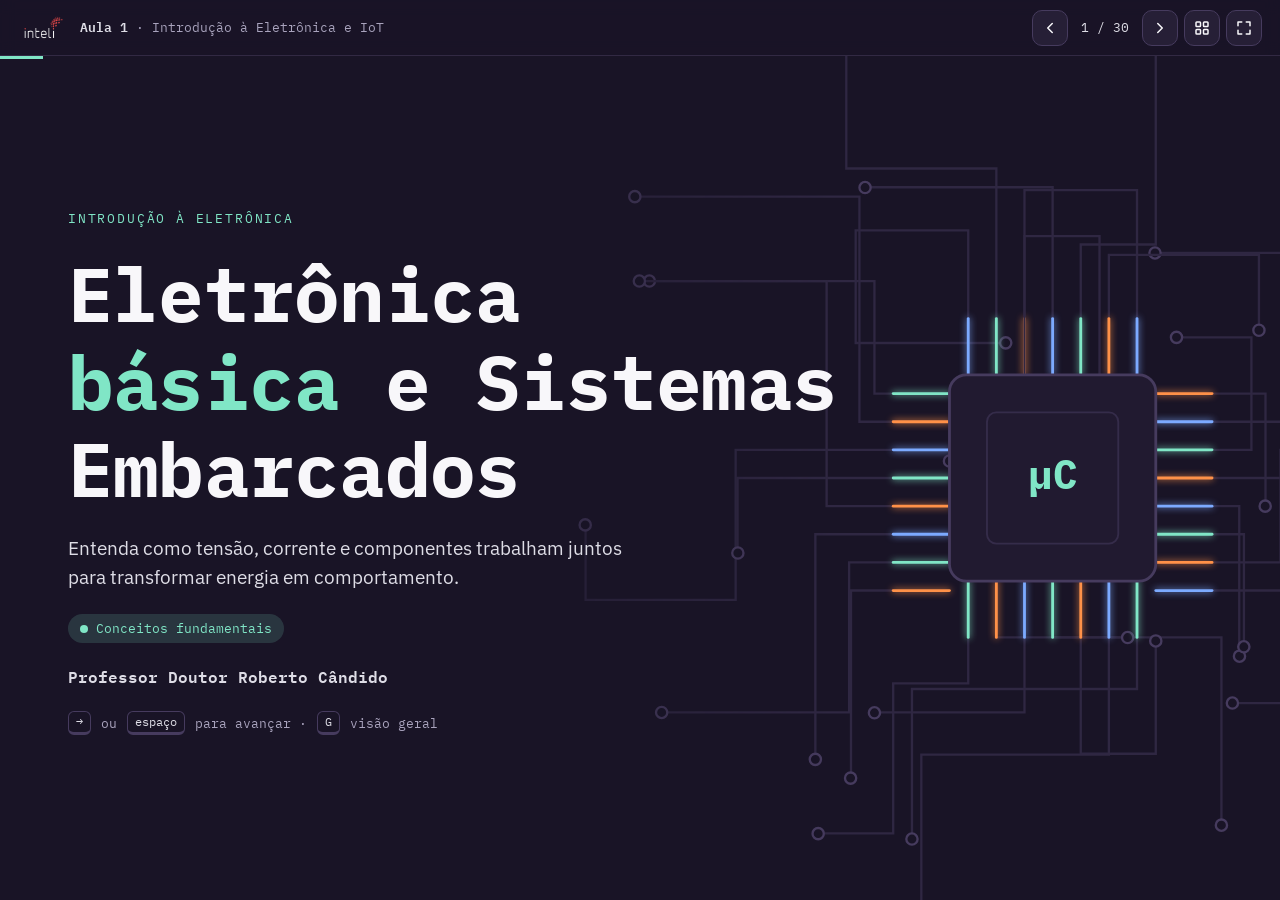
==== aulas/aula-1/index.html @ 779da5c0 "Add files via upload" ====
<!doctype html>
<html lang="pt-BR">
<head>
<meta charset="utf-8">
<meta name="viewport" content="width=device-width, initial-scale=1">
<title>Introdução à Eletrônica e IoT</title>
<meta name="description" content="Aula 1 — Eletrônica básica, sistemas embarcados e IoT, com simulações interativas.">
<link rel="icon" href="assets/img/logo.png">
<link rel="preconnect" href="https://fonts.googleapis.com">
<link rel="preconnect" href="https://fonts.gstatic.com" crossorigin>
<link href="https://fonts.googleapis.com/css2?family=IBM+Plex+Mono:wght@400;500;600;700&family=IBM+Plex+Sans:wght@400;500;600&display=swap" rel="stylesheet">
<link rel="stylesheet" href="css/style.css">
</head>
<body>

<header class="topbar">
  <img class="logo" src="assets/img/logo.png" alt="Inteli">
  <div class="deck-title"><b>Aula 1</b> · Introdução à Eletrônica e IoT</div>
  <span class="spacer"></span>
  <nav class="nav" aria-label="Navegação dos slides">
    <button class="icon-btn" id="btnPrev" title="Anterior (←)" aria-label="Slide anterior"><svg viewBox="0 0 24 24"><path d="M15 18l-6-6 6-6"/></svg></button>
    <span class="counter" id="counter">1 / 25</span>
    <button class="icon-btn" id="btnNext" title="Próximo (→)" aria-label="Próximo slide"><svg viewBox="0 0 24 24"><path d="M9 6l6 6-6 6"/></svg></button>
    <button class="icon-btn" id="btnGrid" title="Visão geral (G)" aria-label="Visão geral"><svg viewBox="0 0 24 24"><rect x="4" y="4" width="6" height="6" rx="1"/><rect x="14" y="4" width="6" height="6" rx="1"/><rect x="4" y="14" width="6" height="6" rx="1"/><rect x="14" y="14" width="6" height="6" rx="1"/></svg></button>
    <button class="icon-btn" id="btnFull" title="Tela cheia (F)" aria-label="Tela cheia"><svg viewBox="0 0 24 24"><path d="M4 9V4h5M20 9V4h-5M4 15v5h5M20 15v5h-5"/></svg></button>
  </nav>
</header>
<div class="progress" id="progress"></div>
<div class="overview" id="overview" aria-hidden="true"><div class="grid" id="overviewGrid"></div></div>

<main class="deck" id="deck">

<!-- ============ 1. CAPA ============ -->
<section class="slide cover" data-title="Eletrônica básica e Sistemas Embarcados" data-section="Introdução">
  <svg class="traces" data-sim="traces" viewBox="0 0 1600 900" preserveAspectRatio="xMidYMid slice" aria-hidden="true"></svg>
  <div class="wrap">
    <p class="kicker">Introdução à eletrônica</p>
    <h1>Eletrônica<br><span>básica</span> e Sistemas Embarcados</h1>
    <p class="lead">Entenda como tensão, corrente e componentes trabalham juntos para transformar energia em comportamento.</p>
    <div class="chip-row"><span class="pill on">Conceitos fundamentais</span></div>
    <p class="author">Professor Doutor Roberto Cândido</p>
    <p class="start-hint"><span class="kbd">→</span> ou <span class="kbd">espaço</span> para avançar · <span class="kbd">G</span> visão geral</p>
  </div>
</section>

<!-- ============ 2. O QUE É ELETRÔNICA ============ -->
<section class="slide" data-title="O que é eletrônica?" data-section="Fundamentos">
  <div class="wrap">
    <p class="kicker">Fundamentos</p>
    <h2>O que é eletrônica?</h2>
    <div class="grid-2 wide-left">
      <div class="stack">
        <p class="lead">Eletrônica estuda e utiliza circuitos para controlar o movimento dos sinais elétricos e produzir funções úteis.</p>
        <ul class="bullets">
          <li>Receber energia e sinais do ambiente</li>
          <li>Processar ou modificar esses sinais</li>
          <li>Produzir uma resposta: luz, som, movimento ou comunicação</li>
        </ul>
      </div>
      <div class="note">Exemplo: um botão é pressionado e o Arduino acende um LED.</div>
    </div>
    <div class="sim io" data-sim="io">
      <div class="sim-head"><span class="sim-title">Simulação · entrada → processo → saída</span><span class="hint">Segure o botão</span></div>
      <div class="io-row">
        <div class="io-box" data-k="in"><div class="io-tag">ENTRADA</div><button class="push" aria-label="Pressionar botão"><span></span></button><div class="io-sub">sensor / botão</div></div>
        <div class="io-wire"><span></span></div>
        <div class="io-box" data-k="proc"><div class="io-tag">PROCESSO</div><pre class="io-code">if (botao == HIGH) {
  acenderLED();
}</pre><div class="io-sub">circuito</div></div>
        <div class="io-wire"><span></span></div>
        <div class="io-box" data-k="out"><div class="io-tag">SAÍDA</div><div class="io-led"></div><div class="io-sub">LED / motor</div></div>
      </div>
    </div>
  </div>
</section>

<!-- ============ 3. TRÊS IDEIAS ============ -->
<section class="slide" data-title="Três ideias para entender um circuito" data-section="Fundamentos">
  <div class="wrap">
    <p class="kicker">Fundamentos</p>
    <h2>Três ideias para entender um circuito</h2>
    <div class="cards three">
      <div class="card orange"><h3>TENSÃO (V)</h3><p>A diferença de potencial que impulsiona as cargas.</p><span class="unit c-orange">Volt (V)</span></div>
      <div class="card mint"><h3>CORRENTE (I)</h3><p>O fluxo de carga elétrica pelo circuito.</p><span class="unit c-mint">Ampère (A)</span></div>
      <div class="card blue"><h3>RESISTÊNCIA (R)</h3><p>A oposição à passagem da corrente.</p><span class="unit c-blue">Ohm (Ω)</span></div>
    </div>
    <div class="sim" data-sim="hydro">
      <div class="sim-head"><span class="sim-title">Analogia hidráulica</span><span class="hint">tensão ≈ pressão · corrente ≈ vazão · resistência ≈ estreitamento do tubo</span></div>
      <div class="grid-2 wide-left">
        <svg class="stage" viewBox="0 0 560 230" role="img" aria-label="Circuito hidráulico com bomba e tubo estreitado"></svg>
        <div class="stack">
          <div class="controls">
            <div class="ctl"><label for="hyP">Pressão da bomba <span class="c-orange">(tensão)</span></label><output data-o="p"></output><input id="hyP" type="range" min="0" max="10" step="0.5" value="5" data-in="p"></div>
            <div class="ctl"><label for="hyR">Estreitamento do tubo <span class="c-blue">(resistência)</span></label><output data-o="r"></output><input id="hyR" type="range" min="1" max="10" step="0.5" value="3" data-in="r"></div>
          </div>
          <div class="readout">Vazão <span class="c-mint">(corrente)</span> ∝ pressão ÷ estreitamento<br><span class="big" data-o="q"></span></div>
        </div>
      </div>
    </div>
  </div>
</section>

<!-- ============ 4. LEI DE OHM ============ -->
<section class="slide" data-title="Lei de Ohm" data-section="Fundamentos">
  <div class="wrap">
    <p class="kicker">Fundamentos</p>
    <h2>Lei de Ohm</h2>
    <div class="grid-2">
      <div class="stack">
        <div class="formula"><span class="v">V</span> = <span class="r">R</span> × <span class="i">I</span></div>
        <p class="lead">Tensão = resistência × corrente</p>
        <ul class="bullets">
          <li data-rule="v">Se a tensão aumenta e a resistência permanece igual, a corrente aumenta.</li>
          <li data-rule="r">Se a resistência aumenta e a tensão permanece igual, a corrente diminui.</li>
        </ul>
        <div class="card"><span class="tag">Exemplo</span><p>Uma fonte de 5 V ligada a um resistor de 220 Ω:</p>
          <p class="mono">I = V / R<br>I = 5 / 220 ≈ 0,023 A<br><b class="c-mint">I ≈ 23 mA</b></p></div>
        <div class="note warn">Em circuitos reais, confira os limites de corrente dos componentes e da placa.</div>
      </div>
      <div class="sim" data-sim="ohm">
        <div class="sim-head"><span class="sim-title">Simulação · Lei de Ohm</span><button class="btn ghost" data-act="ex">Exemplo 5 V / 220 Ω</button></div>
        <svg class="stage" viewBox="0 0 420 250" role="img" aria-label="Circuito com fonte e resistor"></svg>
        <div class="controls">
          <div class="ctl"><label for="ohV">Tensão <span class="c-orange">V</span></label><output data-o="v"></output><input id="ohV" type="range" min="0" max="12" step="0.5" value="5" data-in="v"></div>
          <div class="ctl"><label for="ohR">Resistência <span class="c-blue">R</span></label><output data-o="r"></output><input id="ohR" type="range" min="10" max="1000" step="10" value="220" data-in="r"></div>
        </div>
        <div class="readout" data-o="calc"></div>
      </div>
    </div>
  </div>
</section>

<!-- ============ 5. O QUE UM CIRCUITO PRECISA ============ -->
<section class="slide" data-title="O que um circuito precisa?" data-section="Fundamentos">
  <div class="wrap">
    <p class="kicker">Fundamentos</p>
    <h2>O que um circuito precisa?</h2>
    <div class="grid-2">
      <div class="stack">
        <p class="lead">Para a corrente circular, deve existir um caminho condutor fechado e uma fonte de energia.</p>
        <div class="cards" style="grid-template-columns:1fr 1fr">
          <div class="card mint"><h3>Caminho fechado</h3><p>A corrente sai da fonte, passa pelo resistor e pelo LED e volta à fonte.</p></div>
          <div class="card orange"><h3>Circuito aberto</h3><p>Se houver uma interrupção, a corrente deixa de circular.</p></div>
        </div>
      </div>
      <div class="sim" data-sim="loop">
        <div class="sim-head"><span class="sim-title">Simulação · abra e feche o circuito</span><span class="pill" data-o="state"></span></div>
        <svg class="stage" viewBox="0 0 420 260" role="img" aria-label="Circuito com fonte, resistor, LED e chave"></svg>
        <div class="btn-row"><button class="btn" data-act="toggle" aria-pressed="true">Chave fechada</button><span class="hint">ou clique na chave do desenho</span></div>
      </div>
    </div>
  </div>
</section>

<!-- ============ PEER INSTRUCTION 1 ============ -->
<section class="slide pi" data-title="Pergunta: a ordem importa?" data-section="Peer Instruction">
  <div class="wrap">
    <p class="kicker">Peer Instruction · Pergunta 1 de 5</p>
    <h2>A ordem importa?</h2>
    <p class="lead">Em um circuito em série (fonte, resistor e LED), o resistor está <b>antes</b> do LED. Se ele for trocado de lugar e ficar <b>depois</b> do LED, o que acontece?</p>
    <div class="pi-opts">
      <div class="opt"><span class="letter">A</span><p>O LED queima, porque a corrente chega nele sem limite</p></div>
      <div class="opt" data-ok><span class="letter">B</span><p>Nada muda</p></div>
      <div class="opt"><span class="letter">C</span><p>O LED acende mais fraco</p></div>
      <div class="opt"><span class="letter">D</span><p>O circuito para de funcionar</p></div>
    </div>
    <div class="pi-foot">
      <p class="pi-steps">1º voto individual → discuta com um colega → 2º voto</p>
      <button class="btn" data-pi-reveal>Revelar resposta</button>
    </div>
    <div class="note ok pi-exp">Em série, a corrente é a mesma em todos os pontos do circuito. O resistor limita a corrente do circuito inteiro, não só a que “vem depois” dele.</div>
  </div>
</section>

<!-- ============ PEER INSTRUCTION 2 ============ -->
<section class="slide pi" data-title="Pergunta: chave aberta" data-section="Peer Instruction">
  <div class="wrap">
    <p class="kicker">Peer Instruction · Pergunta 2 de 5</p>
    <h2>Chave aberta</h2>
    <p class="lead">Um circuito tem fonte de 5 V, resistor, LED e uma chave, todos em série. Com a chave <b>aberta</b>, qual tensão um multímetro mede entre os terminais da chave?</p>
    <div class="pi-opts">
      <div class="opt"><span class="letter">A</span><p>0 V, porque não há corrente</p></div>
      <div class="opt"><span class="letter">B</span><p>2,5 V</p></div>
      <div class="opt" data-ok><span class="letter">C</span><p>≈ 5 V</p></div>
      <div class="opt"><span class="letter">D</span><p>Depende da cor do LED</p></div>
    </div>
    <div class="pi-foot">
      <p class="pi-steps">1º voto individual → discuta com um colega → 2º voto</p>
      <button class="btn" data-pi-reveal>Revelar resposta</button>
    </div>
    <div class="note ok pi-exp">Sem corrente, não há queda de tensão no resistor nem no LED. Por isso, toda a tensão da fonte aparece entre os terminais da chave aberta.</div>
  </div>
</section>

<!-- ============ 6. COMPONENTES BÁSICOS ============ -->
<section class="slide" data-title="Componentes básicos e suas funções" data-section="Fundamentos">
  <div class="wrap">
    <p class="kicker">Fundamentos</p>
    <h2>Componentes básicos e suas funções</h2>
    <p class="hint mono muted">Clique em cada componente para vê-lo em ação.</p>
    <div class="cards four">
      <button class="card comp" aria-pressed="false">
        <div class="ico"><svg viewBox="0 0 150 82"><circle class="c-led-glow" cx="75" cy="30" r="30" fill="url(#gLed6)"/><defs><radialGradient id="gLed6"><stop offset="0" stop-color="#ff5d5d" stop-opacity=".9"/><stop offset="1" stop-color="#ff5d5d" stop-opacity="0"/></radialGradient></defs><path class="c-led-body" d="M60 44 V26 a15 15 0 0 1 30 0 V44 Z" fill="#6b3030" stroke="#ff8a8a" stroke-width="2"/><rect x="56" y="44" width="38" height="5" rx="2" fill="#ff8a8a"/><path d="M67 49 V78 M83 49 V70" stroke="#a9a3bd" stroke-width="3"/></svg></div>
        <h3>LED</h3><p>Converte energia elétrica em luz.</p><span class="fn">Luz</span>
      </button>
      <button class="card comp" aria-pressed="false">
        <div class="ico"><svg viewBox="0 0 150 82"><path d="M10 26 H40 M110 26 H140" stroke="#a9a3bd" stroke-width="3"/><rect x="40" y="14" width="70" height="24" rx="10" fill="#e8c99b"/><rect x="52" y="14" width="6" height="24" fill="#e53935"/><rect x="64" y="14" width="6" height="24" fill="#e53935"/><rect x="76" y="14" width="6" height="24" fill="#7b4a2a"/><rect x="94" y="14" width="5" height="24" fill="#c9a227"/><text x="10" y="62" fill="#a9a3bd" font-size="10" font-family="IBM Plex Mono">corrente</text><rect x="64" y="54" width="76" height="10" rx="5" fill="#3d3352"/><rect class="c-meter-fill" x="64" y="54" width="76" height="10" rx="5" fill="#80e6c6"/></svg></div>
        <h3>RESISTOR</h3><p>Limita corrente e divide tensão.</p><span class="fn">Controle</span>
      </button>
      <button class="card comp" aria-pressed="false">
        <div class="ico"><svg viewBox="0 0 150 82"><path d="M20 41 H66 M84 41 H130" stroke="#a9a3bd" stroke-width="3"/><path d="M66 16 V66 M84 16 V66" stroke="#7caaff" stroke-width="5"/><g class="c-cap-charge" font-family="IBM Plex Mono" font-size="12" font-weight="700"><text x="50" y="24" fill="#ff9148">+</text><text x="50" y="44" fill="#ff9148">+</text><text x="50" y="64" fill="#ff9148">+</text><text x="91" y="24" fill="#7caaff">−</text><text x="91" y="44" fill="#7caaff">−</text><text x="91" y="64" fill="#7caaff">−</text></g></svg></div>
        <h3>CAPACITOR</h3><p>Armazena energia temporariamente.</p><span class="fn">Armazenamento</span>
      </button>
      <button class="card comp" aria-pressed="false">
        <div class="ico"><svg viewBox="0 0 150 82"><path d="M14 56 H52 M98 56 H136" stroke="#a9a3bd" stroke-width="3"/><circle cx="52" cy="56" r="4" fill="#a9a3bd"/><circle cx="98" cy="56" r="4" fill="#a9a3bd"/><line class="c-btn-lever" x1="52" y1="56" x2="98" y2="56" stroke="#80e6c6" stroke-width="4" stroke-linecap="round"/><g class="c-btn-cap"><rect x="62" y="10" width="26" height="10" rx="3" fill="#7caaff"/><line x1="75" y1="20" x2="75" y2="32" stroke="#7caaff" stroke-width="3"/></g></svg></div>
        <h3>BOTÃO</h3><p>Abre ou fecha um caminho elétrico.</p><span class="fn">Entrada</span>
      </button>
    </div>
    <div class="note">A função do componente depende de como ele é conectado ao circuito.</div>
  </div>
</section>

<!-- ============ 7. LED PRECISA DE RESISTOR ============ -->
<section class="slide" data-title="Por que o LED precisa de resistor?" data-section="Fundamentos">
  <div class="wrap">
    <p class="kicker">Fundamentos</p>
    <h2>Por que o LED precisa de resistor?</h2>
    <p class="lead">O LED não deve ser ligado diretamente a uma fonte sem limitar a corrente.</p>
    <div class="grid-2">
      <div class="stack">
        <div class="card"><span class="tag">Cálculo ilustrativo</span>
          <p class="mono">Fonte: 5 V<br>Queda no LED: 2 V<br>Corrente desejada: 0,014 A</p>
          <p class="mono" style="font-size:20px"><b>R = (5 − 2) / 0,014 ≈ 214 Ω</b></p></div>
        <div class="note">Um resistor comercial de 220 Ω é um valor próximo. O cálculo é ilustrativo: confirme a corrente recomendada pelo LED.</div>
      </div>
      <div class="sim" data-sim="ledcalc">
        <div class="sim-head"><span class="sim-title">Calculadora · resistor em série com o LED</span><span class="pill" data-o="state"></span></div>
        <div class="grid-2 even" style="gap:16px">
          <svg class="stage" viewBox="0 0 230 340" role="img" aria-label="Fonte, resistor e LED em série"></svg>
          <div class="stack" style="gap:12px">
            <div class="ctl"><label>Fonte</label><output data-o="vs"></output></div>
            <div class="seg" data-seg="vs"><button data-v="3.3">3,3 V</button><button data-v="5" aria-pressed="true">5 V</button><button data-v="9">9 V</button><button data-v="12">12 V</button></div>
            <div class="ctl"><label for="lcVf">Queda no LED</label><output data-o="vf"></output><input id="lcVf" type="range" min="1.8" max="3.4" step="0.1" value="2" data-in="vf"></div>
            <div class="ctl"><label for="lcI">Corrente desejada</label><output data-o="i"></output><input id="lcI" type="range" min="5" max="20" step="1" value="14" data-in="i"></div>
            <div class="btn-row"><button class="btn orange" data-act="burn">Ligar sem resistor</button><button class="btn ghost" data-act="fix" hidden>Trocar o LED</button></div>
          </div>
        </div>
        <div class="readout" data-o="calc"></div>
      </div>
    </div>
  </div>
</section>

<!-- ============ PEER INSTRUCTION 3 ============ -->
<section class="slide pi" data-title="Pergunta: resistor maior" data-section="Peer Instruction">
  <div class="wrap">
    <p class="kicker">Peer Instruction · Pergunta 3 de 5</p>
    <h2>Resistor maior</h2>
    <p class="lead">No circuito do LED com fonte de 5 V, alguém usa um resistor de <b>1 kΩ</b> no lugar do de <b>220 Ω</b>. O que acontece?</p>
    <div class="pi-opts">
      <div class="opt"><span class="letter">A</span><p>O LED queima</p></div>
      <div class="opt" data-ok><span class="letter">B</span><p>O LED acende mais fraco</p></div>
      <div class="opt"><span class="letter">C</span><p>O LED não acende</p></div>
      <div class="opt"><span class="letter">D</span><p>Nada muda</p></div>
    </div>
    <div class="pi-foot">
      <p class="pi-steps">1º voto individual → discuta com um colega → 2º voto</p>
      <button class="btn" data-pi-reveal>Revelar resposta</button>
    </div>
    <div class="note ok pi-exp">I = (5 − 2) / 1.000 ≈ 3 mA, em vez de ≈ 14 mA com 220 Ω. Ainda passa corrente, então o LED acende, mas com brilho menor.</div>
  </div>
</section>

<!-- ============ 8. LED ============ -->
<section class="slide" data-title="LED: transformar corrente em luz" data-section="Componentes">
  <div class="wrap">
    <p class="kicker">Componentes</p>
    <h2>LED: transformar corrente em luz</h2>
    <p class="lead">Diodo emissor de luz: componente polarizado, que conduz principalmente em um sentido.</p>
    <div class="grid-2">
      <div class="stack">
        <div class="grid-2 even" style="gap:16px;align-items:center">
          <figure style="margin:0"><div class="img-frame"><img src="assets/img/led.png" alt="LED com ânodo (+) e cátodo (−)" style="max-height:220px"></div></figure>
          <div class="stack" style="gap:8px"><p><b class="c-orange">Ânodo (+)</b></p><p><b class="c-blue">Cátodo (−)</b></p><p class="muted" style="font-size:15px">O terminal mais longo costuma ser o ânodo; o lado achatado costuma indicar o cátodo.</p></div>
        </div>
        <ul class="bullets">
          <li>Uso: indicadores, semáforos e feedback visual.</li>
          <li>Polarização direta: ânodo em potencial mais alto que o cátodo.</li>
          <li>Use resistor em série para limitar a corrente.</li>
          <li>Invertido, normalmente não acende; tensão reversa excessiva pode danificá-lo.</li>
        </ul>
      </div>
      <div class="sim" data-sim="polarity" data-kind="led">
        <div class="sim-head"><span class="sim-title">Simulação · polarização do LED</span><span class="pill" data-o="state"></span></div>
        <svg class="stage" viewBox="0 0 420 260" role="img" aria-label="Circuito com LED que pode ser invertido"></svg>
        <div class="btn-row"><button class="btn" data-act="flip">Inverter o LED</button><span class="hint" data-o="hint"></span></div>
      </div>
    </div>
  </div>
</section>

<!-- ============ 9. RESISTORES ============ -->
<section class="slide" data-title="Resistores: limitar e ajustar corrente" data-section="Componentes">
  <div class="wrap">
    <p class="kicker">Componentes</p>
    <h2>Resistores: limitar e ajustar corrente</h2>
    <p class="lead">Componente passivo que oferece resistência à corrente; em geral, não tem polaridade.</p>
    <div class="grid-2">
      <div class="stack">
        <div class="grid-2 even" style="gap:14px">
          <figure style="margin:0"><div class="img-frame"><img src="assets/img/resistor.png" alt="Resistor de terminais e resistor SMD" style="max-height:130px"></div></figure>
          <figure style="margin:0"><div class="img-frame"><img src="assets/img/resistor-bandas.png" alt="Faixas de cores de um resistor" style="max-height:130px"></div><figcaption>Faixas de cores indicam o valor</figcaption></figure>
        </div>
        <ul class="bullets">
          <li>Uso: limitar corrente de LEDs e formar divisores de tensão.</li>
          <li>Unidade: ohm (Ω); 1 kΩ = 1.000 Ω.</li>
          <li>Lei de Ohm: I = V / R.</li>
          <li>Confira também a potência nominal do resistor.</li>
          <li>Pode ser conectado em qualquer sentido.</li>
        </ul>
      </div>
      <div class="sim" data-sim="rescode">
        <div class="sim-head"><span class="sim-title">Simulação · código de cores (4 faixas)</span></div>
        <svg class="stage" viewBox="0 0 420 120" role="img" aria-label="Resistor com faixas de cores"></svg>
        <div class="readout" style="text-align:center"><span class="big" data-o="val"></span><br><span data-o="expl"></span></div>
        <div class="band-rows" data-o="rows"></div>
      </div>
    </div>
  </div>
</section>

<!-- ============ 10. POTENCIÔMETRO ============ -->
<section class="slide" data-title="Potenciômetro: resistência ajustável" data-section="Componentes">
  <div class="wrap">
    <p class="kicker">Componentes</p>
    <h2>Potenciômetro: resistência ajustável</h2>
    <p class="lead">Possui três terminais: duas extremidades resistivas e um cursor móvel.</p>
    <div class="grid-2">
      <div class="stack">
        <figure style="margin:0"><div class="img-frame"><img src="assets/img/potenciometro.png" alt="Potenciômetros" style="max-height:170px"></div></figure>
        <ul class="bullets">
          <li>Uso: ajustar volume, brilho, limiar ou referência.</li>
          <li>Como divisor de tensão, ligue as extremidades à alimentação e GND.</li>
          <li>Leia o cursor em uma entrada analógica compatível.</li>
        </ul>
        <div class="note">A ligação determina se funciona como divisor de tensão ou resistência variável.</div>
      </div>
      <div class="sim" data-sim="pot">
        <div class="sim-head"><span class="sim-title">Simulação · divisor de tensão</span><span class="hint">gire o botão</span></div>
        <svg class="stage" viewBox="0 0 440 270" role="img" aria-label="Potenciômetro ligado como divisor de tensão"></svg>
        <input type="range" min="0" max="1000" value="500" data-in="pos" aria-label="Posição do cursor">
        <div class="readout" data-o="calc"></div>
      </div>
    </div>
  </div>
</section>

<!-- ============ 11. CAPACITORES ============ -->
<section class="slide" data-title="Capacitores: armazenar carga e filtrar" data-section="Componentes">
  <div class="wrap">
    <p class="kicker">Componentes</p>
    <h2>Capacitores: armazenar carga e filtrar</h2>
    <p class="lead">A tensão no capacitor varia ao longo do tempo; a capacitância é medida em farads (F).</p>
    <div class="grid-2">
      <div class="stack">
        <figure style="margin:0"><div class="img-frame"><img src="assets/img/capacitores.png" alt="Capacitores cerâmicos e eletrolíticos" style="max-height:140px"></div><figcaption>Cerâmico e eletrolítico</figcaption></figure>
        <p class="muted">Eletrolíticos normalmente são polarizados; cerâmicos comuns geralmente não.</p>
        <ul class="bullets">
          <li>Uso: filtragem, desacoplamento, temporização e suavização de sinais.</li>
          <li>Eletrolítico: respeite +, − e tensão máxima.</li>
          <li>Cerâmico comum: geralmente não tem polaridade.</li>
          <li>Em um circuito RC, a constante de tempo é <b class="mono">τ = R × C</b>.</li>
        </ul>
        <div class="note warn">Capacitores de maior energia exigem descarga segura antes do manuseio.</div>
      </div>
      <div class="sim" data-sim="rc">
        <div class="sim-head"><span class="sim-title">Simulação · circuito RC (5 V)</span><span class="pill" data-o="state"></span></div>
        <canvas data-c="plot" height="230"></canvas>
        <div class="controls two">
          <div class="ctl"><label for="rcR">R</label><output data-o="r"></output><input id="rcR" type="range" min="1" max="20" step="1" value="10" data-in="r"></div>
          <div class="ctl"><label for="rcC">C</label><output data-o="c"></output><input id="rcC" type="range" min="10" max="500" step="10" value="100" data-in="c"></div>
        </div>
        <div class="btn-row"><button class="btn" data-act="charge">Carregar</button><button class="btn blue" data-act="discharge">Descarregar</button><span class="readout" style="padding:6px 12px" data-o="tau"></span></div>
      </div>
    </div>
  </div>
</section>

<!-- ============ PEER INSTRUCTION 4 ============ -->
<section class="slide pi" data-title="Pergunta: constante de tempo" data-section="Peer Instruction">
  <div class="wrap">
    <p class="kicker">Peer Instruction · Pergunta 4 de 5</p>
    <h2>Constante de tempo</h2>
    <p class="lead">Em um circuito RC, a resistência R é <b>dobrada</b> e a capacitância C é <b>reduzida à metade</b>. O que acontece com o tempo de carga do capacitor?</p>
    <div class="pi-opts">
      <div class="opt"><span class="letter">A</span><p>Dobra</p></div>
      <div class="opt"><span class="letter">B</span><p>Cai pela metade</p></div>
      <div class="opt" data-ok><span class="letter">C</span><p>Fica igual</p></div>
      <div class="opt"><span class="letter">D</span><p>Quadruplica</p></div>
    </div>
    <div class="pi-foot">
      <p class="pi-steps">1º voto individual → discuta com um colega → 2º voto</p>
      <button class="btn" data-pi-reveal>Revelar resposta</button>
    </div>
    <div class="note ok pi-exp">τ = (2R) × (C / 2) = R × C. A constante de tempo não muda; teste no simulador do slide anterior com 10 kΩ / 100 µF e 20 kΩ / 50 µF.</div>
  </div>
</section>

<!-- ============ 12. DIODOS ============ -->
<section class="slide" data-title="Diodos: conduzir preferencialmente em um sentido" data-section="Componentes">
  <div class="wrap">
    <p class="kicker">Componentes</p>
    <h2>Diodos: conduzir preferencialmente em um sentido</h2>
    <p class="lead">O diodo comum conduz em polarização direta e bloqueia em reversa, dentro de seus limites.</p>
    <div class="grid-2">
      <div class="stack">
        <div class="grid-2 even" style="gap:16px;align-items:center">
          <figure style="margin:0"><div class="img-frame"><img src="assets/img/diodo.jpg" alt="Diodo com faixa indicando o cátodo" style="max-height:150px"></div></figure>
          <div class="stack" style="gap:8px"><p><b class="c-orange">Ânodo (A)</b></p><p><b class="c-blue">Cátodo (K)</b></p><p class="muted" style="font-size:15px">A faixa no corpo costuma marcar o cátodo.</p></div>
        </div>
        <ul class="bullets">
          <li>Uso: retificação, proteção contra inversão e supressão de transientes.</li>
          <li>Direta: ânodo mais positivo que o cátodo.</li>
          <li>Reversa: bloqueia até atingir o limite de ruptura.</li>
        </ul>
        <div class="note">Schottky, Zener e diodos retificadores têm usos diferentes.</div>
      </div>
      <div class="sim" data-sim="diode">
        <div class="sim-head"><span class="sim-title">Simulação · curva tensão × corrente</span><span class="pill" data-o="state"></span></div>
        <canvas data-c="plot" height="250"></canvas>
        <div class="ctl"><label for="dV">Tensão aplicada (ânodo − cátodo)</label><output data-o="v"></output><input id="dV" type="range" min="-6" max="1" step="0.01" value="0.62" data-in="v"></div>
        <p class="hint">Valores ilustrativos de um diodo de silício; o limite de ruptura varia muito entre modelos.</p>
      </div>
    </div>
  </div>
</section>

<!-- ============ 13. TRANSISTORES ============ -->
<section class="slide" data-title="Transistores: controlar correntes maiores" data-section="Componentes">
  <div class="wrap">
    <p class="kicker">Componentes</p>
    <h2>Transistores: controlar correntes maiores</h2>
    <p class="lead">Um sinal de controle pode comandar uma corrente maior, com o circuito dimensionado corretamente.</p>
    <div class="grid-2">
      <div class="stack">
        <figure style="margin:0"><div class="img-frame"><img src="assets/img/transistores.jpg" alt="Transistores em diferentes encapsulamentos" style="max-height:150px"></div><figcaption>A ordem dos terminais varia: confira o datasheet.</figcaption></figure>
        <ul class="bullets">
          <li><b>BJT</b>: base, coletor e emissor; corrente de base controla a condução.</li>
          <li><b>MOSFET</b>: gate, drain e source; tensão no gate controla o canal.</li>
          <li>Uso: chavear motores, solenoides e LEDs de potência com interface adequada.</li>
        </ul>
        <div class="note warn">Pode exigir resistor, driver, dissipador e proteção contra transientes.</div>
      </div>
      <div class="sim" data-sim="transistor">
        <div class="sim-head"><span class="sim-title">Simulação · transistor como chave</span><div class="seg" data-seg="type"><button data-v="bjt" aria-pressed="true">BJT</button><button data-v="mos">MOSFET</button></div></div>
        <svg class="stage" viewBox="0 0 520 310" role="img" aria-label="Transistor acionando um motor"></svg>
        <div class="ctl"><label for="trD">Sinal de controle no pino (PWM)</label><output data-o="d"></output><input id="trD" type="range" min="0" max="100" step="1" value="0" data-in="d"></div>
        <div class="readout" data-o="calc"></div>
      </div>
    </div>
  </div>
</section>

<!-- ============ 14. RELÉS ============ -->
<section class="slide" data-title="Relés: controlar um circuito com outro" data-section="Componentes">
  <div class="wrap">
    <p class="kicker">Componentes</p>
    <h2>Relés: controlar um circuito com outro</h2>
    <p class="lead">Relés eletromecânicos usam uma bobina para movimentar contatos; módulos podem incluir driver.</p>
    <div class="grid-2">
      <div class="stack">
        <div class="grid-2 even" style="gap:16px;align-items:center">
          <figure style="margin:0"><div class="img-frame"><img src="assets/img/rele.png" alt="Esquema interno de um relé" style="max-height:190px"></div></figure>
          <p class="mono" style="font-size:15px"><b class="c-mint">COM</b>: comum<br><b class="c-orange">NA</b>: normalmente aberto<br><b class="c-blue">NF</b>: normalmente fechado</p>
        </div>
        <ul class="bullets">
          <li>Uso: ligar/desligar cargas; isolamento depende do projeto e módulo.</li>
          <li>A bobina pode precisar de transistor driver e alimentação própria.</li>
          <li>Em bobinas DC, use proteção contra sobretensão, como diodo de flyback.</li>
        </ul>
      </div>
      <div class="sim" data-sim="relay">
        <div class="sim-head"><span class="sim-title">Simulação · relé</span><span class="pill" data-o="state"></span></div>
        <svg class="stage" viewBox="0 0 540 290" role="img" aria-label="Relé com bobina e contatos COM, NA e NF"></svg>
        <div class="btn-row"><button class="btn orange" data-act="toggle" aria-pressed="false">Energizar bobina</button><span class="hint">circuito de controle à esquerda · circuito da carga à direita</span></div>
      </div>
    </div>
  </div>
</section>

<!-- ============ PEER INSTRUCTION 5 ============ -->
<section class="slide pi" data-title="Pergunta: NF ou NA?" data-section="Peer Instruction">
  <div class="wrap">
    <p class="kicker">Peer Instruction · Pergunta 5 de 5</p>
    <h2>NF ou NA?</h2>
    <p class="lead">Em operação normal, o Arduino mantém a bobina de um relé energizada. Uma luz de emergência deve <b>acender se o Arduino desligar</b>. Em qual contato do relé ela deve ser ligada?</p>
    <div class="pi-opts">
      <div class="opt"><span class="letter">A</span><p>NA (normalmente aberto)</p></div>
      <div class="opt" data-ok><span class="letter">B</span><p>NF (normalmente fechado)</p></div>
      <div class="opt"><span class="letter">C</span><p>COM (comum)</p></div>
      <div class="opt"><span class="letter">D</span><p>Tanto faz</p></div>
    </div>
    <div class="pi-foot">
      <p class="pi-steps">1º voto individual → discuta com um colega → 2º voto</p>
      <button class="btn" data-pi-reveal>Revelar resposta</button>
    </div>
    <div class="note ok pi-exp">Com a bobina energizada, o COM fica ligado ao NA e a luz no NF fica apagada. Se o Arduino desligar, a bobina desenergiza, o COM volta ao NF e a luz acende.</div>
  </div>
</section>

<!-- ============ 15. MICROCONTROLADORES ============ -->
<section class="slide" data-title="Microcontroladores" data-section="Microcontroladores e Arduino">
  <div class="wrap">
    <p class="kicker">Microcontroladores e Arduino</p>
    <h2>Microcontroladores</h2>
    <div class="grid-2">
      <div class="stack">
        <p class="lead">Um microcontrolador é um pequeno computador integrado em um único chip, projetado para controlar dispositivos eletrônicos e executar tarefas específicas.</p>
        <p class="lead">Ele consegue receber informações de sensores, processar essas informações de acordo com um programa e controlar componentes como LEDs, motores, displays e relés.</p>
      </div>
      <figure style="margin:0"><div class="img-frame"><img src="assets/img/microcontroladores.jpg" alt="Diversos microcontroladores em diferentes encapsulamentos" style="max-height:260px"></div></figure>
    </div>
    <div class="mini-flow">
      <div class="node"><b class="c-blue">Sensores</b>recebe informações</div>
      <div class="link"></div>
      <div class="node chip-node"><b class="c-mint">Microcontrolador</b>processa conforme o programa</div>
      <div class="link"></div>
      <div class="node"><b class="c-orange">LEDs · motores · displays · relés</b>controla componentes</div>
    </div>
  </div>
</section>

<!-- ============ 16. ARDUINO ============ -->
<section class="slide" data-title="Arduino: do código ao mundo físico" data-section="Microcontroladores e Arduino">
  <div class="wrap">
    <p class="kicker">Microcontroladores e Arduino</p>
    <h2>Arduino: do código ao mundo físico</h2>
    <p class="lead">Arduino é uma plataforma de prototipagem que combina uma placa eletrônica, um microcontrolador e ferramentas de programação.</p>
    <div class="grid-2">
      <div class="stack">
        <figure style="margin:0"><div class="img-frame"><img src="assets/img/arduino.jpg" alt="Placa Arduino" style="max-height:200px"></div></figure>
        <ul class="bullets">
          <li>O programa define como a placa deve reagir.</li>
          <li>Os pinos conectam o programa a sensores e atuadores.</li>
          <li>O circuito transforma instruções em ações físicas.</li>
        </ul>
      </div>
      <div class="sim" data-sim="blink">
        <div class="sim-head"><span class="sim-title">Simulação · executando o “Blink”</span><div class="btn-row"><button class="btn" data-act="play" aria-pressed="true">Pausar</button><button class="btn ghost" data-act="step">Passo</button></div></div>
        <div class="grid-2 even" style="gap:14px;align-items:center">
          <pre class="code" data-o="code"></pre>
          <svg class="stage" viewBox="0 0 220 200" role="img" aria-label="Pino 13 ligado a um LED"></svg>
        </div>
        <canvas data-c="wave" height="70"></canvas>
        <div class="ctl"><label for="blD">Tempo do delay()</label><output data-o="d"></output><input id="blD" type="range" min="100" max="2000" step="100" value="1000" data-in="d"></div>
      </div>
    </div>
  </div>
</section>

<!-- ============ 17. APLICAÇÕES ============ -->
<section class="slide" data-title="Aplicações de sistemas embarcados" data-section="Microcontroladores e Arduino">
  <div class="wrap">
    <p class="kicker">Microcontroladores e Arduino</p>
    <h2>Aplicações de sistemas embarcados</h2>
    <div class="cards four">
      <div class="card">
        <div class="app-ico"><svg viewBox="0 0 120 76"><circle class="bulb-glow" cx="60" cy="44" r="18" fill="#ffd166" fill-opacity=".18"/><path d="M30 40 L60 14 L90 40 V68 H30 Z" fill="none" stroke="#7caaff" stroke-width="3" stroke-linejoin="round"/><circle cx="60" cy="44" r="7" fill="#3d3352"/><circle class="bulb-glow" cx="60" cy="44" r="7" fill="#ffd166"/><path d="M57 52 h6" stroke="#a9a3bd" stroke-width="2"/></svg></div>
        <h3 class="c-blue">CASA INTELIGENTE</h3><p>Iluminação automática, alarmes e controle de temperatura.</p>
      </div>
      <div class="card">
        <div class="app-ico"><svg viewBox="0 0 120 76"><path d="M20 66 H100" stroke="#8b6b4a" stroke-width="4"/><path d="M60 66 V40 M60 48 C48 46 44 38 44 32 C54 32 60 38 60 48 M60 44 C72 42 76 34 76 28 C66 28 60 34 60 44" fill="#80e6c6" stroke="#80e6c6" stroke-width="2"/><g fill="#7caaff"><circle class="drop" cx="38" cy="14" r="3"/><circle class="drop" cx="84" cy="12" r="3"/><circle class="drop" cx="62" cy="8" r="3"/></g></svg></div>
        <h3 class="c-mint">AGRICULTURA</h3><p>Umidade do solo, irrigação e monitoramento ambiental.</p>
      </div>
      <div class="card">
        <div class="app-ico"><svg viewBox="0 0 120 76"><g class="spin"><circle cx="46" cy="38" r="16" fill="none" stroke="#ff9148" stroke-width="6" stroke-dasharray="6 4.5"/><circle cx="46" cy="38" r="9" fill="none" stroke="#ff9148" stroke-width="3"/></g><g class="spin rev"><circle cx="76" cy="52" r="11" fill="none" stroke="#ffd166" stroke-width="5" stroke-dasharray="4.5 3.5"/><circle cx="76" cy="52" r="5" fill="none" stroke="#ffd166" stroke-width="2"/></g><text class="count-up" data-count x="78" y="24" fill="#dedde6" font-size="13" font-family="IBM Plex Mono">0000</text></svg></div>
        <h3 class="c-orange">INDÚSTRIA</h3><p>Monitoramento de máquinas, contagem e automação simples.</p>
      </div>
      <div class="card">
        <div class="app-ico"><svg viewBox="0 0 120 76"><rect x="92" y="18" width="10" height="50" rx="2" fill="#463b5e"/><g class="robot"><rect x="16" y="40" width="40" height="18" rx="5" fill="#7caaff"/><circle cx="26" cy="62" r="6" fill="#dedde6"/><circle cx="48" cy="62" r="6" fill="#dedde6"/><rect x="50" y="44" width="10" height="8" rx="2" fill="#80e6c6"/><path d="M64 48 q4 -6 0 -12 M68 52 q8 -10 0 -20" stroke="#80e6c6" stroke-width="2" fill="none" opacity=".7"/></g></svg></div>
        <h3 class="c-mint">ROBÓTICA</h3><p>Motores, sensores de distância e desvio de obstáculos.</p>
      </div>
    </div>
    <p class="lead">Também aparece em protótipos educacionais, experimentos científicos, instalações interativas e dispositivos conectados.</p>
    <div class="note">Arduino é ótimo para aprender e prototipar; produtos comerciais podem exigir hardware, certificação e projeto específicos.</div>
  </div>
</section>

<!-- ============ 18. DENTRO DA PLACA ============ -->
<section class="slide" data-title="O que existe dentro da placa?" data-section="Microcontroladores e Arduino">
  <div class="wrap">
    <p class="kicker">Microcontroladores e Arduino</p>
    <h2>O que existe dentro da placa?</h2>
    <p class="lead">O microcontrolador é um pequeno computador em um único chip, projetado para controlar tarefas específicas.</p>
    <div class="grid-2">
      <div class="stack">
        <div class="cards" style="grid-template-columns:1fr 1fr">
          <div class="card" data-blk="cpu"><h3 class="c-mint">CPU</h3><p>Executa instruções</p></div>
          <div class="card" data-blk="mem"><h3 class="c-blue">MEMÓRIA</h3><p>Guarda programa e dados</p></div>
          <div class="card" data-blk="io"><h3 class="c-orange">ENTRADAS / SAÍDAS</h3><p>Conecta sensores e atuadores</p></div>
          <div class="card" data-blk="tmr"><h3 style="color:var(--yellow)">TEMPORIZADORES</h3><p>Conta tempo e gera sinais</p></div>
        </div>
        <div class="note">A placa Arduino acrescenta conexões, alimentação e interface USB para facilitar a programação e o uso do microcontrolador.</div>
      </div>
      <div class="sim" data-sim="inside">
        <div class="sim-head"><span class="sim-title">Simulação · um ciclo dentro do chip</span><div class="btn-row"><button class="btn ghost" data-act="prev">◀</button><button class="btn" data-act="play" aria-pressed="true">Pausar</button><button class="btn ghost" data-act="next">▶</button></div></div>
        <svg class="stage" viewBox="0 0 560 300" role="img" aria-label="Blocos internos do microcontrolador"></svg>
        <p class="step-caption" data-o="cap"></p>
      </div>
    </div>
  </div>
</section>

<!-- ============ 19. PINAGEM ============ -->
<section class="slide" data-title="Pinagem do Arduino UNO" data-section="Microcontroladores e Arduino">
  <div class="wrap">
    <p class="kicker">Microcontroladores e Arduino</p>
    <h2>Arduino UNO Rev3: pinagem</h2>
    <figure style="margin:0">
      <a href="assets/img/arduino-uno-pinout.png" target="_blank" rel="noopener" title="Abrir em tamanho original"><div class="img-frame" style="padding:8px"><img src="assets/img/arduino-uno-pinout.png" alt="Pinagem do Arduino UNO Rev3: alimentação, pinos digitais D0–D13, analógicos A0–A5, PWM e comunicação" style="max-height:calc(100vh - 300px)"></div></a>
      <figcaption>Clique para ampliar · Fonte: arduino.cc (CC BY-SA 4.0)</figcaption>
    </figure>
  </div>
</section>

<!-- ============ 20. PINOS ============ -->
<section class="slide" data-title="Pinos digitais e analógicos" data-section="Microcontroladores e Arduino">
  <div class="wrap">
    <p class="kicker">Microcontroladores e Arduino</p>
    <h2>Pinos digitais e analógicos</h2>
    <div class="cards three" data-sim="pins">
      <div class="mini digital">
        <h3>DIGITAL</h3><p>Lê ou produz estados lógicos, como LOW e HIGH.</p><p class="sub">Ex.: botão e LED.</p>
        <canvas data-c="dig" height="86"></canvas>
        <div class="btn-row"><button class="btn blue" data-act="dig" aria-pressed="false">Botão: solto</button></div>
        <div class="val" data-o="dig"></div>
      </div>
      <div class="mini analog">
        <h3>ANALÓGICO</h3><p>Lê uma faixa de tensão e converte em um valor numérico.</p><p class="sub">Ex.: potenciômetro e sensor de luz.</p>
        <canvas data-c="ana" height="86"></canvas>
        <input type="range" min="0" max="5" step="0.01" value="2.5" data-in="ana" aria-label="Tensão no pino analógico">
        <div class="val" data-o="ana"></div>
      </div>
      <div class="mini pwm">
        <h3>PWM</h3><p>Gera pulsos com ciclo de trabalho ajustável em pinos compatíveis.</p><p class="sub">Ex.: brilho de LED e velocidade de motor com driver.</p>
        <canvas data-c="pwm" height="86"></canvas>
        <input type="range" min="0" max="255" step="1" value="64" data-in="pwm" aria-label="Ciclo de trabalho PWM">
        <div class="val" data-o="pwm"></div>
      </div>
    </div>
    <div class="note warn">Importante: PWM não é uma saída de tensão analógica verdadeira; é um sinal digital pulsado.</div>
  </div>
</section>

<!-- ============ 21. ALIMENTAÇÃO ============ -->
<section class="slide" data-title="Como alimentar a placa e os componentes" data-section="Microcontroladores e Arduino">
  <div class="wrap">
    <p class="kicker">Microcontroladores e Arduino</p>
    <h2>Como alimentar a placa e os componentes</h2>
    <div class="cards three">
      <div class="card blue"><h3>USB</h3><p>Útil para programar e alimentar protótipos de baixo consumo.</p></div>
      <div class="card mint"><h3>FONTE EXTERNA</h3><p>Use a entrada e a faixa de tensão recomendadas para o modelo da placa.</p></div>
      <div class="card orange"><h3>ALIMENTAÇÃO DO CIRCUITO</h3><p>Confira tensão, corrente disponível e necessidade de GND comum.</p></div>
    </div>
    <div class="grid-2 even">
      <div class="stack">
        <h3 class="c-orange">Cuidados essenciais</h3>
        <ul class="bullets orange">
          <li>Não aplique 5 V a um pino de 3,3 V se ele não for tolerante a essa tensão.</li>
          <li>Não alimente motores diretamente por um pino de I/O.</li>
          <li>Evite curto entre 5 V, VIN e GND; consulte a documentação da placa.</li>
        </ul>
      </div>
      <div class="sim" data-sim="quiz">
        <div class="sim-head"><span class="sim-title">Pode ou não pode?</span><span class="pill" data-o="score"></span></div>
        <div class="quiz" data-o="list"></div>
      </div>
    </div>
  </div>
</section>

<!-- ============ 22. SENSORES ============ -->
<section class="slide" data-title="Sensores: como o Arduino percebe o ambiente" data-section="Sensores, atuadores e dados">
  <div class="wrap">
    <p class="kicker">Sensores, atuadores e dados</p>
    <h2>Sensores: como o Arduino percebe o ambiente</h2>
    <p class="lead">Sensor é o componente que converte uma grandeza física em um sinal que o sistema pode interpretar.</p>
    <div class="cards four" data-sim="sensors">
      <div class="mini"><h3 class="c-yellow" style="color:var(--yellow)">LUZ</h3><p class="sub">LDR / sensor digital</p>
        <div class="viz"><svg viewBox="0 0 200 86" data-v="light"></svg></div>
        <input type="range" min="0" max="100" value="60" data-in="light" aria-label="Luminosidade">
        <div class="val" data-o="light"></div><p class="decision" data-o="lightD"></p><p class="sub">Iluminação automática</p></div>
      <div class="mini"><h3 class="c-orange">TEMPERATURA</h3><p class="sub">termistor / sensor digital</p>
        <div class="viz"><svg viewBox="0 0 200 86" data-v="temp"></svg></div>
        <input type="range" min="0" max="50" step="0.5" value="24" data-in="temp" aria-label="Temperatura">
        <div class="val" data-o="temp"></div><p class="decision" data-o="tempD"></p><p class="sub">Monitoramento térmico</p></div>
      <div class="mini"><h3 class="c-blue">DISTÂNCIA</h3><p class="sub">ultrassônico</p>
        <div class="viz"><svg viewBox="0 0 200 86" data-v="dist"></svg></div>
        <input type="range" min="2" max="200" value="80" data-in="dist" aria-label="Distância do obstáculo">
        <div class="val" data-o="dist"></div><p class="decision" data-o="distD"></p><p class="sub">Robô evita obstáculos</p></div>
      <div class="mini"><h3 class="c-mint">UMIDADE</h3><p class="sub">solo / ar</p>
        <div class="viz"><svg viewBox="0 0 200 86" data-v="hum"></svg></div>
        <input type="range" min="0" max="100" value="45" data-in="hum" aria-label="Umidade do solo">
        <div class="val" data-o="hum"></div><p class="decision" data-o="humD"></p><p class="sub">Irrigação e ambiente</p></div>
    </div>
    <div class="note">Verifique tipo de saída, faixa de tensão, protocolo, calibração e limites ambientais de cada sensor.</div>
  </div>
</section>

<!-- ============ 23. ATUADORES ============ -->
<section class="slide" data-title="Atuadores: como o Arduino age no ambiente" data-section="Sensores, atuadores e dados">
  <div class="wrap">
    <p class="kicker">Sensores, atuadores e dados</p>
    <h2>Atuadores: como o Arduino age no ambiente</h2>
    <div class="cards four" data-sim="actuators">
      <div class="mini"><h3 class="c-orange">LED / DISPLAY</h3><p class="sub">Sinalização visual</p>
        <div class="viz"><svg viewBox="0 0 200 86" data-v="disp"></svg></div>
        <div class="btn-row"><button class="btn" data-act="disp">Contar +1</button></div>
        <div class="val" data-o="disp"></div></div>
      <div class="mini"><h3 class="c-blue">BUZZER</h3><p class="sub">Alertas sonoros</p>
        <div class="viz"><svg viewBox="0 0 200 86" data-v="buzz"></svg></div>
        <div class="btn-row"><button class="btn blue" data-act="buzz">Tocar ♪</button><input type="range" min="200" max="2000" step="10" value="880" data-in="freq" aria-label="Frequência" style="flex:1;min-width:80px"></div>
        <div class="val" data-o="buzz"></div></div>
      <div class="mini"><h3 class="c-mint">SERVO / MOTOR</h3><p class="sub">Movimento mecânico</p>
        <div class="viz"><svg viewBox="0 0 200 86" data-v="servo"></svg></div>
        <input type="range" min="0" max="180" value="90" data-in="servo" aria-label="Ângulo do servo">
        <div class="val" data-o="servo"></div></div>
      <div class="mini"><h3 style="color:var(--yellow)">RELÉ / DRIVER</h3><p class="sub">Acionamento de cargas</p>
        <div class="viz"><svg viewBox="0 0 200 86" data-v="relay"></svg></div>
        <div class="btn-row"><button class="btn orange" data-act="relay" aria-pressed="false">Ligar carga</button></div>
        <div class="val" data-o="relay"></div></div>
    </div>
    <p class="lead">O microcontrolador geralmente envia um sinal de controle; o atuador pode exigir um estágio de potência separado.</p>
    <div class="note warn">Motores, relés e cargas de maior corrente não devem ser conectados diretamente aos pinos sem interface adequada.</div>
  </div>
</section>

<!-- ============ 24. DO SENSOR AO DADO ============ -->
<section class="slide" data-title="Do sensor ao dado" data-section="Sensores, atuadores e dados">
  <div class="wrap">
    <p class="kicker">Sensores, atuadores e dados</p>
    <h2>Do sensor ao dado</h2>
    <div class="sim" data-sim="data" style="background:transparent;border:0;padding:0">
      <div class="pipe">
        <div class="st" data-st="0"><b>1. MEDIR</b><span>Ler sensor</span></div>
        <div class="st" data-st="1"><b>2. CONVERTER</b><span>Valor numérico</span></div>
        <div class="st" data-st="2"><b>3. REGISTRAR</b><span>Serial / arquivo / rede</span></div>
        <div class="st" data-st="3"><b>4. ANALISAR</b><span>Gráfico / decisão</span></div>
      </div>
      <p class="lead">Exemplo: medir a temperatura a cada 5 segundos e enviar as leituras para o computador pela porta Serial.</p>
      <div class="grid-2 even">
        <div class="stack" style="gap:8px">
          <div class="sim-head"><span class="sim-title">Monitor Serial (simulado · 1 s = 5 s)</span></div>
          <pre class="serial" data-o="serial"></pre>
        </div>
        <div class="stack" style="gap:8px">
          <div class="sim-head"><span class="sim-title">Gráfico</span><label class="hint" style="display:flex;gap:6px;align-items:center"><input type="checkbox" data-in="avg" checked> média móvel</label></div>
          <canvas data-c="chart" height="210"></canvas>
        </div>
      </div>
      <div class="btn-row"><button class="btn" data-act="run" aria-pressed="false">Iniciar coleta</button><button class="btn ghost" data-act="clear">Limpar</button><button class="btn blue" data-act="csv">Baixar CSV</button></div>
      <div class="note">Registre também unidade, horário, identificação do sensor e condições do experimento. Leituras brutas podem conter ruído.</div>
    </div>
  </div>
</section>

<!-- ============ 25. IoT ============ -->
<section class="slide" data-title="IoT" data-section="IoT">
  <div class="wrap">
    <p class="kicker">Internet das Coisas</p>
    <h2>IoT</h2>
    <div class="grid-2 even">
      <div class="stack">
        <p class="lead">A Internet das Coisas (IoT — Internet of Things) é o conceito de conectar objetos físicos à internet para que eles possam coletar dados, trocar informações, ser monitorados e executar ações automaticamente.</p>
        <p class="lead">Esses objetos podem ser eletrodomésticos, sensores, máquinas industriais, veículos, equipamentos agrícolas ou dispositivos vestíveis, como relógios inteligentes.</p>
      </div>
      <div class="sim" data-sim="iot">
        <div class="sim-head"><span class="sim-title">Fluxo Internet das Coisas</span><button class="btn orange" data-act="cmd">Enviar comando ↩</button></div>
        <svg class="stage" viewBox="0 0 560 300" role="img" aria-label="Fluxo de dados: sensores, rede, roteador, internet, servidor, big data, análise, usuário"></svg>
        <p class="step-caption iot-desc" data-o="desc"></p>
      </div>
    </div>
  </div>
</section>

</main>

<script src="js/sims.js"></script>
<script src="js/app.js"></script>
</body>
</html>
---- aulas/aula-1/css/style.css ----
/* ==========================================================
   Aula 1 — Introdução à Eletrônica e IoT
   Tema baseado no deck original (fundo roxo escuro + menta/laranja/azul)
   ========================================================== */
:root {
  --bg: #191426;
  --surface: #261f36;
  --surface-2: #322943;
  --surface-3: #3d3352;
  --border: #463b5e;
  --text: #f8f7fa;
  --text-2: #dedde6;
  --muted: #a9a3bd;
  --wire: #8c84a3;
  --mint: #80e6c6;
  --orange: #ff9148;
  --blue: #7caaff;
  --red: #ff5d5d;
  --yellow: #ffd166;
  --mono: "IBM Plex Mono", ui-monospace, "Cascadia Mono", Consolas, monospace;
  --sans: "IBM Plex Sans", system-ui, -apple-system, "Segoe UI", Roboto, sans-serif;
  --radius: 14px;
  --header-h: 56px;
  color-scheme: dark;
}

* { box-sizing: border-box; }
html, body { height: 100%; margin: 0; }
body {
  background: var(--bg);
  color: var(--text);
  font-family: var(--sans);
  font-size: 17px;
  line-height: 1.5;
  overflow: hidden;
  -webkit-font-smoothing: antialiased;
}
button, input, select { font: inherit; color: inherit; }
img { max-width: 100%; display: block; }
:focus-visible { outline: 2px solid var(--mint); outline-offset: 2px; }

/* ---------- Topo ---------- */
.topbar {
  position: fixed; inset: 0 0 auto 0; height: var(--header-h);
  display: flex; align-items: center; gap: 14px;
  padding: 0 18px;
  background: rgba(25, 20, 38, .92);
  backdrop-filter: blur(8px);
  border-bottom: 1px solid var(--surface-2);
  z-index: 20;
}
.topbar .logo { height: 26px; width: auto; }
.topbar .deck-title {
  font-family: var(--mono); font-size: 13px; color: var(--muted);
  white-space: nowrap; overflow: hidden; text-overflow: ellipsis; flex: 1; min-width: 0;
}
.topbar .deck-title b { color: var(--text-2); font-weight: 600; }
.nav { display: flex; align-items: center; gap: 6px; }
.nav .counter { font-family: var(--mono); font-size: 13px; color: var(--text-2); min-width: 62px; text-align: center; }
.icon-btn {
  width: 36px; height: 36px; border-radius: 10px; border: 1px solid var(--border);
  background: var(--surface); display: grid; place-items: center; cursor: pointer;
  transition: background .15s, border-color .15s;
}
.icon-btn:hover { background: var(--surface-2); border-color: var(--mint); }
.icon-btn svg { width: 18px; height: 18px; stroke: currentColor; fill: none; stroke-width: 2; stroke-linecap: round; stroke-linejoin: round; }
.progress { position: fixed; left: 0; top: var(--header-h); height: 3px; background: var(--mint); z-index: 21; transition: width .35s ease; }

/* ---------- Slides ---------- */
.deck { position: fixed; inset: var(--header-h) 0 0 0; }
.slide {
  position: absolute; inset: 0;
  overflow-y: auto; overflow-x: hidden;
  opacity: 0; visibility: hidden;
  transform: translateX(24px);
  transition: opacity .35s ease, transform .35s ease, visibility 0s linear .35s;
}
.slide.active { opacity: 1; visibility: visible; transform: none; transition: opacity .35s ease, transform .35s ease; }
.slide.prev { transform: translateX(-24px); }
.wrap {
  max-width: 1240px; margin: 0 auto; min-height: 100%;
  padding: 36px 48px 48px;
  display: flex; flex-direction: column; justify-content: center; gap: 22px;
}
.kicker {
  font-family: var(--mono); font-size: 13px; letter-spacing: .14em; text-transform: uppercase;
  color: var(--mint); margin: 0;
}
h1, h2, h3 { font-family: var(--mono); margin: 0; line-height: 1.15; letter-spacing: -.01em; }
h1 { font-size: clamp(40px, 6vw, 76px); font-weight: 700; }
h2 { font-size: clamp(28px, 3.4vw, 44px); font-weight: 700; }
h3 { font-size: 17px; font-weight: 600; letter-spacing: .04em; }
p { margin: 0; }
.lead { font-size: clamp(17px, 1.5vw, 21px); color: var(--text-2); max-width: 70ch; }
.muted { color: var(--muted); }
.mono { font-family: var(--mono); }
.c-mint { color: var(--mint); } .c-orange { color: var(--orange); } .c-blue { color: var(--blue); } .c-red { color: var(--red); }

.grid-2 { display: grid; grid-template-columns: 1fr 1.1fr; gap: 28px; align-items: start; }
.grid-2.even { grid-template-columns: 1fr 1fr; }
.grid-2.wide-left { grid-template-columns: 1.3fr 1fr; }
.stack { display: flex; flex-direction: column; gap: 16px; }

.cards { display: grid; grid-template-columns: repeat(auto-fit, minmax(220px, 1fr)); gap: 16px; }
.cards.three { grid-template-columns: repeat(3, 1fr); }
.cards.four { grid-template-columns: repeat(4, 1fr); }
.card {
  background: var(--surface); border: 1px solid var(--surface-2); border-radius: var(--radius);
  padding: 20px; display: flex; flex-direction: column; gap: 10px;
}
.card h3 { color: var(--text); }
.card .tag { font-family: var(--mono); font-size: 12px; color: var(--muted); letter-spacing: .08em; text-transform: uppercase; }
.card .unit { font-family: var(--mono); font-size: 22px; font-weight: 600; margin-top: auto; }
.card.mint h3 { color: var(--mint); } .card.orange h3 { color: var(--orange); } .card.blue h3 { color: var(--blue); }

.bullets { list-style: none; margin: 0; padding: 0; display: flex; flex-direction: column; gap: 10px; }
.bullets li { position: relative; padding-left: 22px; color: var(--text-2); }
.bullets li::before {
  content: ""; position: absolute; left: 2px; top: .62em; width: 8px; height: 8px; border-radius: 50%;
  background: var(--mint);
}
.bullets.orange li::before { background: var(--orange); }
.bullets.blue li::before { background: var(--blue); }

.note {
  display: flex; gap: 12px; align-items: flex-start;
  background: var(--surface); border: 1px solid var(--surface-2); border-radius: var(--radius);
  padding: 14px 16px; color: var(--text-2); font-size: 15.5px;
}
.note::before {
  content: "i"; flex: none; width: 22px; height: 22px; border-radius: 50%;
  display: grid; place-items: center; font-family: var(--mono); font-weight: 700; font-size: 13px;
  background: var(--blue); color: var(--bg);
}
.note.warn::before { content: "!"; background: var(--orange); }
.note.ok::before { content: "✓"; background: var(--mint); }

.img-frame {
  background: #fff; border-radius: var(--radius); padding: 14px;
  display: grid; place-items: center;
}
.img-frame img { max-height: 280px; width: auto; object-fit: contain; }
.img-frame.dark { background: var(--surface); }
figcaption { font-family: var(--mono); font-size: 12px; color: var(--muted); margin-top: 8px; }

/* ---------- Painéis de simulação ---------- */
.sim {
  background: var(--surface); border: 1px solid var(--surface-2); border-radius: 18px;
  padding: 18px; display: flex; flex-direction: column; gap: 14px; position: relative;
}
.sim-head { display: flex; justify-content: space-between; align-items: center; gap: 10px; flex-wrap: wrap; }
.sim-title {
  font-family: var(--mono); font-size: 12px; letter-spacing: .14em; text-transform: uppercase; color: var(--muted);
  display: flex; align-items: center; gap: 8px;
}
.sim-title::before { content: ""; width: 8px; height: 8px; border-radius: 50%; background: var(--mint); box-shadow: 0 0 10px var(--mint); animation: blink 1.6s infinite; }
@keyframes blink { 50% { opacity: .3; } }
.sim svg { width: 100%; height: auto; display: block; overflow: visible; }
.sim svg.stage { max-height: 320px; }
.sim canvas { width: 100%; display: block; border-radius: 10px; background: #1d1729; }
.sim .hint { font-size: 13.5px; color: var(--muted); font-family: var(--mono); }

.controls { display: grid; gap: 12px; }
.controls.two { grid-template-columns: 1fr 1fr; }
.ctl { display: grid; grid-template-columns: 1fr auto; gap: 4px 12px; align-items: center; }
.ctl label { font-size: 14px; color: var(--text-2); }
.ctl output { font-family: var(--mono); font-size: 14px; color: var(--mint); text-align: right; }
.ctl input[type=range] { grid-column: 1 / -1; }

input[type=range] {
  -webkit-appearance: none; appearance: none; width: 100%; height: 22px; background: transparent; cursor: pointer;
}
input[type=range]::-webkit-slider-runnable-track { height: 6px; border-radius: 3px; background: var(--surface-3); }
input[type=range]::-moz-range-track { height: 6px; border-radius: 3px; background: var(--surface-3); }
input[type=range]::-webkit-slider-thumb {
  -webkit-appearance: none; width: 18px; height: 18px; border-radius: 50%; margin-top: -6px;
  background: var(--mint); border: 3px solid var(--bg); box-shadow: 0 0 0 1px var(--mint);
}
input[type=range]::-moz-range-thumb { width: 14px; height: 14px; border-radius: 50%; background: var(--mint); border: 3px solid var(--bg); }

.btn {
  border: 1px solid var(--mint); background: rgba(128, 230, 198, .12); color: var(--mint);
  border-radius: 10px; padding: 8px 14px; cursor: pointer; font-family: var(--mono); font-size: 14px; font-weight: 600;
  transition: background .15s, transform .1s;
  touch-action: manipulation;
}
.btn:hover { background: rgba(128, 230, 198, .22); }
.btn:active { transform: scale(.97); }
.btn.orange { border-color: var(--orange); color: var(--orange); background: rgba(255, 145, 72, .12); }
.btn.orange:hover { background: rgba(255, 145, 72, .22); }
.btn.blue { border-color: var(--blue); color: var(--blue); background: rgba(124, 170, 255, .12); }
.btn.ghost { border-color: var(--border); color: var(--text-2); background: transparent; }
.btn.ghost:hover { background: var(--surface-2); }
.btn[aria-pressed=true] { background: var(--mint); color: var(--bg); }
.btn.orange[aria-pressed=true] { background: var(--orange); color: var(--bg); }
.btn-row { display: flex; gap: 8px; flex-wrap: wrap; align-items: center; }

.seg { display: inline-flex; border: 1px solid var(--border); border-radius: 10px; overflow: hidden; }
.seg button { border: 0; background: transparent; padding: 7px 12px; cursor: pointer; font-family: var(--mono); font-size: 13.5px; color: var(--text-2); }
.seg button + button { border-left: 1px solid var(--border); }
.seg button[aria-pressed=true] { background: var(--mint); color: var(--bg); font-weight: 600; }

.pill {
  display: inline-flex; align-items: center; gap: 8px; font-family: var(--mono); font-size: 13px;
  padding: 5px 12px; border-radius: 999px; background: var(--surface-2); color: var(--text-2);
  transition: background .2s, color .2s;
}
.pill::before { content: ""; width: 8px; height: 8px; border-radius: 50%; background: currentColor; }
.pill.on { background: rgba(128, 230, 198, .16); color: var(--mint); }
.pill.off { background: rgba(255, 93, 93, .14); color: var(--red); }
.pill.warn { background: rgba(255, 145, 72, .16); color: var(--orange); }

.readout {
  font-family: var(--mono); background: #1d1729; border: 1px solid var(--surface-2); border-radius: 12px;
  padding: 12px 14px; font-size: 15px; line-height: 1.7; color: var(--text-2);
}
.readout .big { font-size: 26px; font-weight: 700; color: var(--mint); }
.readout b { color: var(--text); }

.formula {
  font-family: var(--mono); font-weight: 700; font-size: clamp(44px, 5.6vw, 80px); line-height: 1; white-space: nowrap;
  color: var(--text); letter-spacing: -.02em;
}
.formula .v { color: var(--orange); } .formula .r { color: var(--blue); } .formula .i { color: var(--mint); }

.flash { animation: flash 1s ease; }
@keyframes flash { 0% { background: rgba(128, 230, 198, .28); } 100% { background: transparent; } }

/* ---------- Slide 1: capa ---------- */
.cover .wrap { justify-content: center; position: relative; z-index: 1; }
.cover h1 span { color: var(--mint); }
.cover .lead { max-width: 52ch; }
.cover .chip-row { display: flex; gap: 10px; flex-wrap: wrap; }
.traces { position: absolute; inset: 0; width: 100%; height: 100%; z-index: 0; pointer-events: none;
  -webkit-mask-image: linear-gradient(to right, transparent 15%, #000 65%); mask-image: linear-gradient(to right, transparent 15%, #000 65%); }
.traces .base { stroke: #2f2742; stroke-width: 2.5; fill: none; }
.traces .pad { fill: var(--bg); stroke: #463b5e; stroke-width: 2.5; }
.traces .pulse { fill: none; stroke-width: 3; stroke-linecap: round; animation: travel var(--dur) linear var(--delay) infinite; filter: drop-shadow(0 0 4px currentColor); }
@keyframes travel { from { stroke-dashoffset: var(--seg); } to { stroke-dashoffset: calc(-1 * var(--len)); } }
.start-hint { font-family: var(--mono); font-size: 13px; color: var(--muted); display: flex; align-items: center; gap: 10px; }
.kbd { font-family: var(--mono); font-size: 12px; border: 1px solid var(--border); border-bottom-width: 3px; border-radius: 6px; padding: 1px 7px; color: var(--text-2); }

/* ---------- Slide 2: entrada / processo / saída ---------- */
.io-row { display: grid; grid-template-columns: 1fr 56px 1fr 56px 1fr; align-items: center; }
.io-box {
  background: var(--surface-2); border: 1px solid var(--border); border-radius: 14px; padding: 16px 12px;
  display: flex; flex-direction: column; align-items: center; gap: 10px; text-align: center; min-height: 190px;
  justify-content: space-between; transition: border-color .25s, box-shadow .25s;
}
.io-tag { font-family: var(--mono); font-weight: 700; font-size: 14px; letter-spacing: .1em; }
.io-box[data-k=in] .io-tag { color: var(--blue); }
.io-box[data-k=proc] .io-tag { color: var(--mint); }
.io-box[data-k=out] .io-tag { color: var(--orange); }
.io-sub { font-family: var(--mono); font-size: 13px; color: var(--muted); }
.io-wire { height: 4px; background: var(--surface-3); border-radius: 2px; position: relative; overflow: hidden; margin: 0 4px; }
.io-wire span { position: absolute; inset: 0; background: repeating-linear-gradient(90deg, transparent 0 10px, var(--mint) 10px 20px); opacity: 0; transition: opacity .2s; }
.io.on .io-wire span { opacity: 1; animation: dash .5s linear infinite; }
.io.on .io-wire:nth-of-type(4) span { transition-delay: .25s; }
@keyframes dash { from { background-position: 0 0; } to { background-position: 20px 0; } }
.push {
  width: 74px; height: 74px; border-radius: 50%; border: 3px solid var(--blue); background: var(--surface);
  cursor: pointer; display: grid; place-items: center; transition: transform .1s; touch-action: none; user-select: none;
}
.push span { width: 44px; height: 44px; border-radius: 50%; background: var(--blue); box-shadow: 0 5px 0 #4e74c0; transition: transform .1s, box-shadow .1s; }
.io.on .push span { transform: translateY(4px); box-shadow: 0 1px 0 #4e74c0; }
.io-code { margin: 0; font-family: var(--mono); font-size: 12.5px; text-align: left; color: var(--text-2); background: #1d1729; border-radius: 8px; padding: 8px 10px; transition: color .2s, box-shadow .2s; }
.io.on .io-box[data-k=proc] { border-color: var(--mint); box-shadow: 0 0 22px rgba(128, 230, 198, .25); transition-delay: .15s; }
.io.on .io-code { color: var(--mint); transition-delay: .15s; }
.io-led { width: 46px; height: 46px; border-radius: 50% 50% 8px 8px; background: #5a2a2a; transition: background .2s, box-shadow .2s; }
.io.on .io-led { background: var(--red); box-shadow: 0 0 30px 8px rgba(255, 93, 93, .6); transition-delay: .4s; }
.io.on .io-box[data-k=out] { border-color: var(--orange); transition-delay: .4s; }

/* ---------- Slide 6: componentes ---------- */
.comp { cursor: pointer; text-align: left; color: inherit; transition: border-color .2s, transform .2s; }
.comp:hover { border-color: var(--border); transform: translateY(-2px); }
.comp[aria-pressed=true] { border-color: var(--mint); }
.comp .ico { height: 92px; display: grid; place-items: center; background: #1d1729; border-radius: 10px; }
.comp .ico svg { width: 150px; height: 82px; }
.comp .act { font-family: var(--mono); font-size: 12px; color: var(--muted); margin-top: auto; }
.comp .fn { font-family: var(--mono); font-size: 13px; color: var(--mint); letter-spacing: .08em; text-transform: uppercase; }
.c-led-glow { opacity: 0; transition: opacity .3s; }
.comp[aria-pressed=true] .c-led-glow { opacity: 1; }
.comp[aria-pressed=true] .c-led-body { fill: var(--red); }
.c-meter-fill { transform-box: fill-box; transform-origin: left center; transition: transform .8s ease; }
.comp[aria-pressed=true] .c-meter-fill { transform: scaleX(.32); }
.c-cap-charge { opacity: 0; }
.comp[aria-pressed=true] .c-cap-charge { animation: capfill 2.4s ease-in-out infinite; }
@keyframes capfill { 0%, 100% { opacity: 0; } 45%, 60% { opacity: 1; } }
.c-btn-cap { transition: transform .15s; }
.comp[aria-pressed=true] .c-btn-cap { transform: translateY(10px); }
.c-btn-lever { transform-box: fill-box; transform-origin: left center; transform: rotate(-25deg); transition: transform .15s; }
.comp[aria-pressed=true] .c-btn-lever { transform: none; }

/* ---------- Slide 9: código de cores ---------- */
.band-rows { display: grid; gap: 10px; }
.band-row { display: grid; grid-template-columns: 1fr; gap: 4px; }
.band-row .lbl { font-family: var(--mono); font-size: 12.5px; color: var(--muted); }
.band-row.sel .lbl { color: var(--mint); }
.chips { display: flex; flex-wrap: wrap; gap: 5px; }
.chip {
  width: 26px; height: 26px; border-radius: 7px; border: 2px solid transparent; cursor: pointer; padding: 0;
  box-shadow: inset 0 0 0 1px rgba(255, 255, 255, .18);
}
.chip[aria-pressed=true] { border-color: var(--text); transform: scale(1.12); }

/* ---------- Slide 15/18: diagramas ---------- */
.mini-flow { display: grid; grid-template-columns: 1fr 40px 1fr 40px 1fr; align-items: center; gap: 0; }
.mini-flow .node {
  background: var(--surface-2); border: 1px solid var(--border); border-radius: 12px; padding: 12px; text-align: center;
  font-family: var(--mono); font-size: 13px; color: var(--text-2);
}
.mini-flow .node b { display: block; font-size: 14px; color: var(--text); margin-bottom: 2px; }
.mini-flow .node.chip-node { border-color: var(--mint); box-shadow: 0 0 22px rgba(128, 230, 198, .18); }
.mini-flow .link { height: 4px; border-radius: 2px; background: repeating-linear-gradient(90deg, transparent 0 8px, var(--mint) 8px 16px); animation: dash .6s linear infinite; margin: 0 4px; }
.step-caption { font-family: var(--mono); font-size: 14px; color: var(--text-2); min-height: 3em; }
.step-caption b { color: var(--mint); }

/* ---------- Slide 16: código ---------- */
.code {
  margin: 0; font-family: var(--mono); font-size: 14.5px; line-height: 1.75; background: #1d1729; border-radius: 12px;
  padding: 12px 0; counter-reset: ln; overflow-x: auto;
}
.code .ln { display: block; padding: 0 14px 0 44px; position: relative; white-space: pre; transition: background .15s; }
.code .ln::before { counter-increment: ln; content: counter(ln); position: absolute; left: 12px; color: #5f5677; }
.code .ln.cur { background: rgba(128, 230, 198, .14); box-shadow: inset 3px 0 0 var(--mint); }
.tok-k { color: var(--blue); } .tok-f { color: var(--mint); } .tok-n { color: var(--orange); } .tok-c { color: #8b83a3; }

/* ---------- Slide 17: aplicações ---------- */
.app-ico { height: 86px; display: grid; place-items: center; background: #1d1729; border-radius: 10px; }
.app-ico svg { width: 120px; height: 76px; }
.spin { transform-box: fill-box; transform-origin: center; animation: spin 4s linear infinite; }
.spin.rev { animation-direction: reverse; animation-duration: 3s; }
@keyframes spin { to { transform: rotate(360deg); } }
.bulb-glow { animation: bulb 3s ease-in-out infinite; }
@keyframes bulb { 0%, 35% { opacity: 0; } 50%, 85% { opacity: 1; } 100% { opacity: 0; } }
.drop { animation: drop 1.4s ease-in infinite; }
.drop:nth-of-type(2) { animation-delay: .45s; } .drop:nth-of-type(3) { animation-delay: .9s; }
@keyframes drop { 0% { transform: translateY(-6px); opacity: 0; } 20% { opacity: 1; } 100% { transform: translateY(18px); opacity: 0; } }
.robot { animation: robot 4s ease-in-out infinite; }
@keyframes robot { 0%, 100% { transform: translateX(0); } 45% { transform: translateX(34px); } 55% { transform: translateX(34px) translateY(-14px); } }
.count-up { font-family: var(--mono); }

/* ---------- Slide 20 / 22 / 23: mini simuladores ---------- */
.mini { background: var(--surface); border: 1px solid var(--surface-2); border-radius: var(--radius); padding: 16px; display: flex; flex-direction: column; gap: 10px; }
.mini h3 { font-size: 16px; }
.mini .sub { font-family: var(--mono); font-size: 12.5px; color: var(--muted); }
.mini .val { font-family: var(--mono); font-size: 14px; color: var(--text-2); background: #1d1729; border-radius: 8px; padding: 8px 10px; }
.mini .val b { color: var(--mint); }
.mini .viz { height: 86px; background: #1d1729; border-radius: 10px; display: grid; place-items: center; overflow: hidden; }
.mini .viz svg { width: 100%; height: 100%; }
.mini canvas { height: 86px; }
.mini.digital h3 { color: var(--blue); } .mini.analog h3 { color: var(--mint); } .mini.pwm h3 { color: var(--orange); }
.decision { font-family: var(--mono); font-size: 13px; }

/* ---------- Slide 21: quiz ---------- */
.quiz { display: grid; gap: 10px; }
.q { display: grid; grid-template-columns: 1fr auto; gap: 8px 14px; align-items: center; background: var(--surface); border: 1px solid var(--surface-2); border-radius: 12px; padding: 12px 14px; }
.q p { color: var(--text-2); font-size: 15.5px; }
.q .fb { grid-column: 1 / -1; font-size: 14px; font-family: var(--mono); display: none; }
.q.answered .fb { display: block; }
.q.right { border-color: var(--mint); } .q.right .fb { color: var(--mint); }
.q.wrong { border-color: var(--orange); } .q.wrong .fb { color: var(--orange); }

/* ---------- Slide 24: dados ---------- */
.pipe { display: grid; grid-template-columns: repeat(4, 1fr); gap: 12px; }
.pipe .st { background: var(--surface); border: 1px solid var(--surface-2); border-radius: 12px; padding: 12px 14px; transition: border-color .2s, box-shadow .2s; position: relative; }
.pipe .st b { font-family: var(--mono); font-size: 14px; color: var(--mint); display: block; letter-spacing: .06em; }
.pipe .st span { font-size: 14px; color: var(--text-2); }
.pipe .st.hot { border-color: var(--mint); box-shadow: 0 0 20px rgba(128, 230, 198, .25); }
.serial { margin: 0; height: 210px; overflow-y: auto; font-family: var(--mono); font-size: 13px; line-height: 1.6; background: #120e1c; border-radius: 10px; padding: 10px 12px; color: var(--mint); border: 1px solid var(--surface-2); }
.serial .dim { color: #6d6585; }

/* ---------- Slide 25: IoT ---------- */
.iot-desc { min-height: 3.2em; }
.iot-node { cursor: pointer; }
.iot-node rect { transition: stroke .2s, fill .2s; }
.iot-node:hover rect, .iot-node.sel rect { stroke: var(--mint); }

/* ---------- Capa: autor ---------- */
.author { font-family: var(--mono); font-size: 16px; font-weight: 600; color: var(--text-2); }

/* ---------- Peer Instruction ---------- */
.pi .kicker { color: var(--orange); }
.pi .lead { max-width: 80ch; }
.pi .lead b { color: var(--text); }
.pi-opts { display: grid; grid-template-columns: 1fr 1fr; gap: 14px; }
.opt {
  display: flex; align-items: center; gap: 16px;
  background: var(--surface); border: 2px solid var(--surface-2); border-radius: var(--radius);
  padding: 16px 18px; font-size: clamp(16px, 1.4vw, 19px); color: var(--text-2);
  transition: border-color .3s, opacity .3s, background .3s;
}
.opt .letter {
  flex: none; width: 46px; height: 46px; border-radius: 12px; display: grid; place-items: center;
  font-family: var(--mono); font-weight: 700; font-size: 22px; background: var(--surface-3); color: var(--text);
  transition: background .3s, color .3s;
}
.pi-foot { display: flex; justify-content: space-between; align-items: center; gap: 14px; flex-wrap: wrap; }
.pi-steps { font-family: var(--mono); font-size: 14px; color: var(--muted); }
.pi-exp { display: none; }
.pi.revealed .pi-exp { display: flex; }
.pi.revealed .opt { opacity: .45; }
.pi.revealed .opt[data-ok] { opacity: 1; border-color: var(--mint); background: rgba(128, 230, 198, .08); color: var(--text); }
.pi.revealed .opt[data-ok] .letter { background: var(--mint); color: var(--bg); }
@media (max-width: 640px) { .pi-opts { grid-template-columns: 1fr; } }

/* ---------- Visão geral ---------- */
.overview {
  position: fixed; inset: var(--header-h) 0 0 0; z-index: 30; background: rgba(25, 20, 38, .97);
  overflow-y: auto; padding: 28px; display: none;
}
.overview.open { display: block; }
.overview .grid { max-width: 1240px; margin: 0 auto; display: grid; grid-template-columns: repeat(auto-fill, minmax(230px, 1fr)); gap: 12px; }
.overview button {
  text-align: left; background: var(--surface); border: 1px solid var(--surface-2); border-radius: 12px; padding: 14px; cursor: pointer;
  display: flex; flex-direction: column; gap: 6px; min-height: 92px;
}
.overview button:hover, .overview button.cur { border-color: var(--mint); }
.overview .n { font-family: var(--mono); font-size: 12px; color: var(--mint); }
.overview .s { font-family: var(--mono); font-size: 11px; color: var(--muted); text-transform: uppercase; letter-spacing: .08em; }
.overview .t { font-weight: 600; color: var(--text); line-height: 1.3; }

/* ---------- Responsivo ---------- */
@media (max-width: 960px) {
  .grid-2, .grid-2.even, .grid-2.wide-left { grid-template-columns: 1fr; }
  .cards.four { grid-template-columns: repeat(2, 1fr); }
  .cards.three { grid-template-columns: 1fr; }
  .pipe { grid-template-columns: repeat(2, 1fr); }
}
@media (max-width: 640px) {
  body { font-size: 16px; }
  .wrap { padding: 22px 16px 36px; justify-content: flex-start; }
  .topbar { padding: 0 10px; gap: 8px; }
  .topbar .deck-title { display: none; }
  .topbar .spacer { flex: 1; }
  .cards.four { grid-template-columns: 1fr; }
  .io-row { grid-template-columns: 1fr; gap: 0; }
  .io-wire { width: 4px; height: 26px; margin: 4px auto; }
  .io-wire span { background: repeating-linear-gradient(180deg, transparent 0 8px, var(--mint) 8px 16px); }
  .io-box { min-height: 0; }
  .mini-flow { grid-template-columns: 1fr; }
  .mini-flow .link { width: 4px; height: 22px; margin: 4px auto; background: repeating-linear-gradient(180deg, transparent 0 6px, var(--mint) 6px 12px); }
  .controls.two { grid-template-columns: 1fr; }
  .band-row { grid-template-columns: 1fr; }
  .pipe { grid-template-columns: 1fr 1fr; }
  .q { grid-template-columns: 1fr; }
  .sim { padding: 14px; }
}
@media (prefers-reduced-motion: reduce) {
  .traces .pulse, .spin, .bulb-glow, .drop, .robot, .mini-flow .link, .sim-title::before { animation: none; }
  .slide { transition: none; }
}
@media print {
  body { overflow: visible; }
  .topbar, .progress, .overview { display: none; }
  .deck { position: static; }
  .slide { position: relative; opacity: 1; visibility: visible; transform: none; page-break-after: always; overflow: visible; }
}
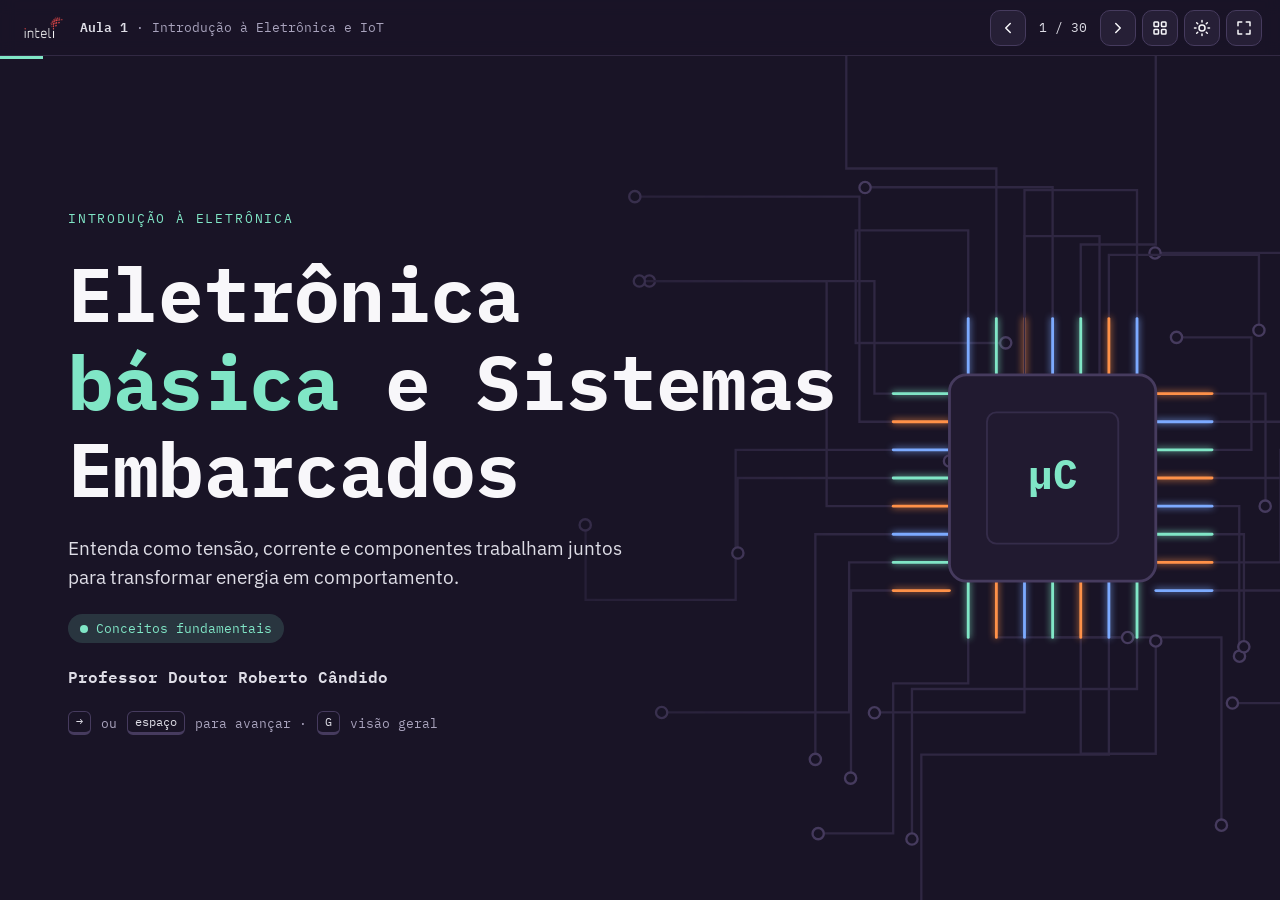
==== commit 83c51520: "add files" ====
--- a/aulas/aula-1/index.html
+++ b/aulas/aula-1/index.html
@@ -10,6 +10,7 @@
 <link rel="preconnect" href="https://fonts.gstatic.com" crossorigin>
 <link href="https://fonts.googleapis.com/css2?family=IBM+Plex+Mono:wght@400;500;600;700&family=IBM+Plex+Sans:wght@400;500;600&display=swap" rel="stylesheet">
 <link rel="stylesheet" href="css/style.css">
+<script src="js/theme.js"></script>
 </head>
 <body>
 
@@ -22,6 +23,7 @@
     <span class="counter" id="counter">1 / 25</span>
     <button class="icon-btn" id="btnNext" title="Próximo (→)" aria-label="Próximo slide"><svg viewBox="0 0 24 24"><path d="M9 6l6 6-6 6"/></svg></button>
     <button class="icon-btn" id="btnGrid" title="Visão geral (G)" aria-label="Visão geral"><svg viewBox="0 0 24 24"><rect x="4" y="4" width="6" height="6" rx="1"/><rect x="14" y="4" width="6" height="6" rx="1"/><rect x="4" y="14" width="6" height="6" rx="1"/><rect x="14" y="14" width="6" height="6" rx="1"/></svg></button>
+    <button class="icon-btn theme-btn" id="btnTheme" title="Tema claro/escuro (T)" aria-label="Alternar tema claro/escuro"><svg class="i-sun" viewBox="0 0 24 24"><circle cx="12" cy="12" r="4"/><path d="M12 2v2M12 20v2M4.9 4.9l1.4 1.4M17.7 17.7l1.4 1.4M2 12h2M20 12h2M4.9 19.1l1.4-1.4M17.7 6.3l1.4-1.4"/></svg><svg class="i-moon" viewBox="0 0 24 24"><path d="M21 12.8A9 9 0 1 1 11.2 3a7 7 0 0 0 9.8 9.8z"/></svg></button>
     <button class="icon-btn" id="btnFull" title="Tela cheia (F)" aria-label="Tela cheia"><svg viewBox="0 0 24 24"><path d="M4 9V4h5M20 9V4h-5M4 15v5h5M20 15v5h-5"/></svg></button>
   </nav>
 </header>
@@ -740,7 +742,7 @@
   <div class="wrap">
     <p class="kicker">Sensores, atuadores e dados</p>
     <h2>Do sensor ao dado</h2>
-    <div class="sim" data-sim="data" style="background:transparent;border:0;padding:0">
+    <div class="sim bare" data-sim="data">
       <div class="pipe">
         <div class="st" data-st="0"><b>1. MEDIR</b><span>Ler sensor</span></div>
         <div class="st" data-st="1"><b>2. CONVERTER</b><span>Valor numérico</span></div>
--- a/aulas/aula-1/css/style.css
+++ b/aulas/aula-1/css/style.css
@@ -1,6 +1,6 @@
 /* ==========================================================
    Aula 1 — Introdução à Eletrônica e IoT
-   Tema baseado no deck original (fundo roxo escuro + menta/laranja/azul)
+   Tema próprio da Aula 1 (fundo roxo escuro + menta/laranja/azul, com opção clara)
    ========================================================== */
 :root {
   --bg: #191426;
@@ -17,12 +17,57 @@
   --blue: #7caaff;
   --red: #ff5d5d;
   --yellow: #ffd166;
+  --plot: #1d1729;
+  --term: #120e1c;
+  --topbar-bg: rgba(25, 20, 38, .92);
+  --overlay-bg: rgba(25, 20, 38, .97);
+  --trace: #2f2742;
+  --led-off: #5a2a2a;
+  --led8-off: #3a2230;
+  --led8-off-border: #5a3445;
   --mono: "IBM Plex Mono", ui-monospace, "Cascadia Mono", Consolas, monospace;
   --sans: "IBM Plex Sans", system-ui, -apple-system, "Segoe UI", Roboto, sans-serif;
   --radius: 14px;
   --header-h: 56px;
   color-scheme: dark;
 }
+
+/* ---------- Tema claro ----------
+   Ativado por data-theme="light" no <html> (botão de tema no topo).
+   Os desenhos das simulações (SVG/canvas) são recoloridos por theme.js. */
+:root[data-theme="light"] {
+  --bg: #f5f3f9;
+  --surface: #ffffff;
+  --surface-2: #e9e5f1;
+  --surface-3: #d9d3e5;
+  --border: #c9c0da;
+  --text: #1d1729;
+  --text-2: #3d3552;
+  --muted: #655d7e;
+  --wire: #7d7596;
+  --mint: #0b7d5e;
+  --orange: #b04a0a;
+  --blue: #2f5fcc;
+  --red: #c62f2f;
+  --yellow: #8a5f00;
+  --plot: #f0edf6;
+  --term: #f0edf6;
+  --topbar-bg: rgba(245, 243, 249, .92);
+  --overlay-bg: rgba(245, 243, 249, .97);
+  --trace: #e4deee;
+  --led-off: #f0cccc;
+  --led8-off: #f3dde3;
+  --led8-off-border: #e2bcc8;
+  color-scheme: light;
+}
+
+/* ---------- Botão de tema ---------- */
+.theme-btn .i-moon { display: none; }
+:root[data-theme="light"] .theme-btn .i-sun { display: none; }
+:root[data-theme="light"] .theme-btn .i-moon { display: block; }
+/* logo branco → escuro, mantendo o vermelho */
+:root[data-theme="light"] .topbar .logo { filter: invert(1) hue-rotate(180deg); }
+
 
 * { box-sizing: border-box; }
 html, body { height: 100%; margin: 0; }
@@ -44,7 +89,7 @@
   position: fixed; inset: 0 0 auto 0; height: var(--header-h);
   display: flex; align-items: center; gap: 14px;
   padding: 0 18px;
-  background: rgba(25, 20, 38, .92);
+  background: var(--topbar-bg);
   backdrop-filter: blur(8px);
   border-bottom: 1px solid var(--surface-2);
   z-index: 20;
@@ -157,7 +202,7 @@
 @keyframes blink { 50% { opacity: .3; } }
 .sim svg { width: 100%; height: auto; display: block; overflow: visible; }
 .sim svg.stage { max-height: 320px; }
-.sim canvas { width: 100%; display: block; border-radius: 10px; background: #1d1729; }
+.sim canvas { width: 100%; display: block; border-radius: 10px; background: var(--plot); }
 .sim .hint { font-size: 13.5px; color: var(--muted); font-family: var(--mono); }
 
 .controls { display: grid; gap: 12px; }
@@ -211,7 +256,7 @@
 .pill.warn { background: rgba(255, 145, 72, .16); color: var(--orange); }
 
 .readout {
-  font-family: var(--mono); background: #1d1729; border: 1px solid var(--surface-2); border-radius: 12px;
+  font-family: var(--mono); background: var(--plot); border: 1px solid var(--surface-2); border-radius: 12px;
   padding: 12px 14px; font-size: 15px; line-height: 1.7; color: var(--text-2);
 }
 .readout .big { font-size: 26px; font-weight: 700; color: var(--mint); }
@@ -233,8 +278,8 @@
 .cover .chip-row { display: flex; gap: 10px; flex-wrap: wrap; }
 .traces { position: absolute; inset: 0; width: 100%; height: 100%; z-index: 0; pointer-events: none;
   -webkit-mask-image: linear-gradient(to right, transparent 15%, #000 65%); mask-image: linear-gradient(to right, transparent 15%, #000 65%); }
-.traces .base { stroke: #2f2742; stroke-width: 2.5; fill: none; }
-.traces .pad { fill: var(--bg); stroke: #463b5e; stroke-width: 2.5; }
+.traces .base { stroke: var(--trace); stroke-width: 2.5; fill: none; }
+.traces .pad { fill: var(--bg); stroke: var(--border); stroke-width: 2.5; }
 .traces .pulse { fill: none; stroke-width: 3; stroke-linecap: round; animation: travel var(--dur) linear var(--delay) infinite; filter: drop-shadow(0 0 4px currentColor); }
 @keyframes travel { from { stroke-dashoffset: var(--seg); } to { stroke-dashoffset: calc(-1 * var(--len)); } }
 .start-hint { font-family: var(--mono); font-size: 13px; color: var(--muted); display: flex; align-items: center; gap: 10px; }
@@ -263,10 +308,10 @@
 }
 .push span { width: 44px; height: 44px; border-radius: 50%; background: var(--blue); box-shadow: 0 5px 0 #4e74c0; transition: transform .1s, box-shadow .1s; }
 .io.on .push span { transform: translateY(4px); box-shadow: 0 1px 0 #4e74c0; }
-.io-code { margin: 0; font-family: var(--mono); font-size: 12.5px; text-align: left; color: var(--text-2); background: #1d1729; border-radius: 8px; padding: 8px 10px; transition: color .2s, box-shadow .2s; }
+.io-code { margin: 0; font-family: var(--mono); font-size: 12.5px; text-align: left; color: var(--text-2); background: var(--plot); border-radius: 8px; padding: 8px 10px; transition: color .2s, box-shadow .2s; }
 .io.on .io-box[data-k=proc] { border-color: var(--mint); box-shadow: 0 0 22px rgba(128, 230, 198, .25); transition-delay: .15s; }
 .io.on .io-code { color: var(--mint); transition-delay: .15s; }
-.io-led { width: 46px; height: 46px; border-radius: 50% 50% 8px 8px; background: #5a2a2a; transition: background .2s, box-shadow .2s; }
+.io-led { width: 46px; height: 46px; border-radius: 50% 50% 8px 8px; background: var(--led-off); transition: background .2s, box-shadow .2s; }
 .io.on .io-led { background: var(--red); box-shadow: 0 0 30px 8px rgba(255, 93, 93, .6); transition-delay: .4s; }
 .io.on .io-box[data-k=out] { border-color: var(--orange); transition-delay: .4s; }
 
@@ -274,7 +319,7 @@
 .comp { cursor: pointer; text-align: left; color: inherit; transition: border-color .2s, transform .2s; }
 .comp:hover { border-color: var(--border); transform: translateY(-2px); }
 .comp[aria-pressed=true] { border-color: var(--mint); }
-.comp .ico { height: 92px; display: grid; place-items: center; background: #1d1729; border-radius: 10px; }
+.comp .ico { height: 92px; display: grid; place-items: center; background: var(--plot); border-radius: 10px; }
 .comp .ico svg { width: 150px; height: 82px; }
 .comp .act { font-family: var(--mono); font-size: 12px; color: var(--muted); margin-top: auto; }
 .comp .fn { font-family: var(--mono); font-size: 13px; color: var(--mint); letter-spacing: .08em; text-transform: uppercase; }
@@ -317,7 +362,7 @@
 
 /* ---------- Slide 16: código ---------- */
 .code {
-  margin: 0; font-family: var(--mono); font-size: 14.5px; line-height: 1.75; background: #1d1729; border-radius: 12px;
+  margin: 0; font-family: var(--mono); font-size: 14.5px; line-height: 1.75; background: var(--plot); border-radius: 12px;
   padding: 12px 0; counter-reset: ln; overflow-x: auto;
 }
 .code .ln { display: block; padding: 0 14px 0 44px; position: relative; white-space: pre; transition: background .15s; }
@@ -326,7 +371,7 @@
 .tok-k { color: var(--blue); } .tok-f { color: var(--mint); } .tok-n { color: var(--orange); } .tok-c { color: #8b83a3; }
 
 /* ---------- Slide 17: aplicações ---------- */
-.app-ico { height: 86px; display: grid; place-items: center; background: #1d1729; border-radius: 10px; }
+.app-ico { height: 86px; display: grid; place-items: center; background: var(--plot); border-radius: 10px; }
 .app-ico svg { width: 120px; height: 76px; }
 .spin { transform-box: fill-box; transform-origin: center; animation: spin 4s linear infinite; }
 .spin.rev { animation-direction: reverse; animation-duration: 3s; }
@@ -344,9 +389,9 @@
 .mini { background: var(--surface); border: 1px solid var(--surface-2); border-radius: var(--radius); padding: 16px; display: flex; flex-direction: column; gap: 10px; }
 .mini h3 { font-size: 16px; }
 .mini .sub { font-family: var(--mono); font-size: 12.5px; color: var(--muted); }
-.mini .val { font-family: var(--mono); font-size: 14px; color: var(--text-2); background: #1d1729; border-radius: 8px; padding: 8px 10px; }
+.mini .val { font-family: var(--mono); font-size: 14px; color: var(--text-2); background: var(--plot); border-radius: 8px; padding: 8px 10px; }
 .mini .val b { color: var(--mint); }
-.mini .viz { height: 86px; background: #1d1729; border-radius: 10px; display: grid; place-items: center; overflow: hidden; }
+.mini .viz { height: 86px; background: var(--plot); border-radius: 10px; display: grid; place-items: center; overflow: hidden; }
 .mini .viz svg { width: 100%; height: 100%; }
 .mini canvas { height: 86px; }
 .mini.digital h3 { color: var(--blue); } .mini.analog h3 { color: var(--mint); } .mini.pwm h3 { color: var(--orange); }
@@ -362,12 +407,13 @@
 .q.wrong { border-color: var(--orange); } .q.wrong .fb { color: var(--orange); }
 
 /* ---------- Slide 24: dados ---------- */
+.sim.bare { background: transparent; border: 0; padding: 0; }
 .pipe { display: grid; grid-template-columns: repeat(4, 1fr); gap: 12px; }
 .pipe .st { background: var(--surface); border: 1px solid var(--surface-2); border-radius: 12px; padding: 12px 14px; transition: border-color .2s, box-shadow .2s; position: relative; }
 .pipe .st b { font-family: var(--mono); font-size: 14px; color: var(--mint); display: block; letter-spacing: .06em; }
 .pipe .st span { font-size: 14px; color: var(--text-2); }
 .pipe .st.hot { border-color: var(--mint); box-shadow: 0 0 20px rgba(128, 230, 198, .25); }
-.serial { margin: 0; height: 210px; overflow-y: auto; font-family: var(--mono); font-size: 13px; line-height: 1.6; background: #120e1c; border-radius: 10px; padding: 10px 12px; color: var(--mint); border: 1px solid var(--surface-2); }
+.serial { margin: 0; height: 210px; overflow-y: auto; font-family: var(--mono); font-size: 13px; line-height: 1.6; background: var(--term); border-radius: 10px; padding: 10px 12px; color: var(--mint); border: 1px solid var(--surface-2); }
 .serial .dim { color: #6d6585; }
 
 /* ---------- Slide 25: IoT ---------- */
@@ -406,7 +452,7 @@
 
 /* ---------- Visão geral ---------- */
 .overview {
-  position: fixed; inset: var(--header-h) 0 0 0; z-index: 30; background: rgba(25, 20, 38, .97);
+  position: fixed; inset: var(--header-h) 0 0 0; z-index: 30; background: var(--overlay-bg);
   overflow-y: auto; padding: 28px; display: none;
 }
 .overview.open { display: block; }
